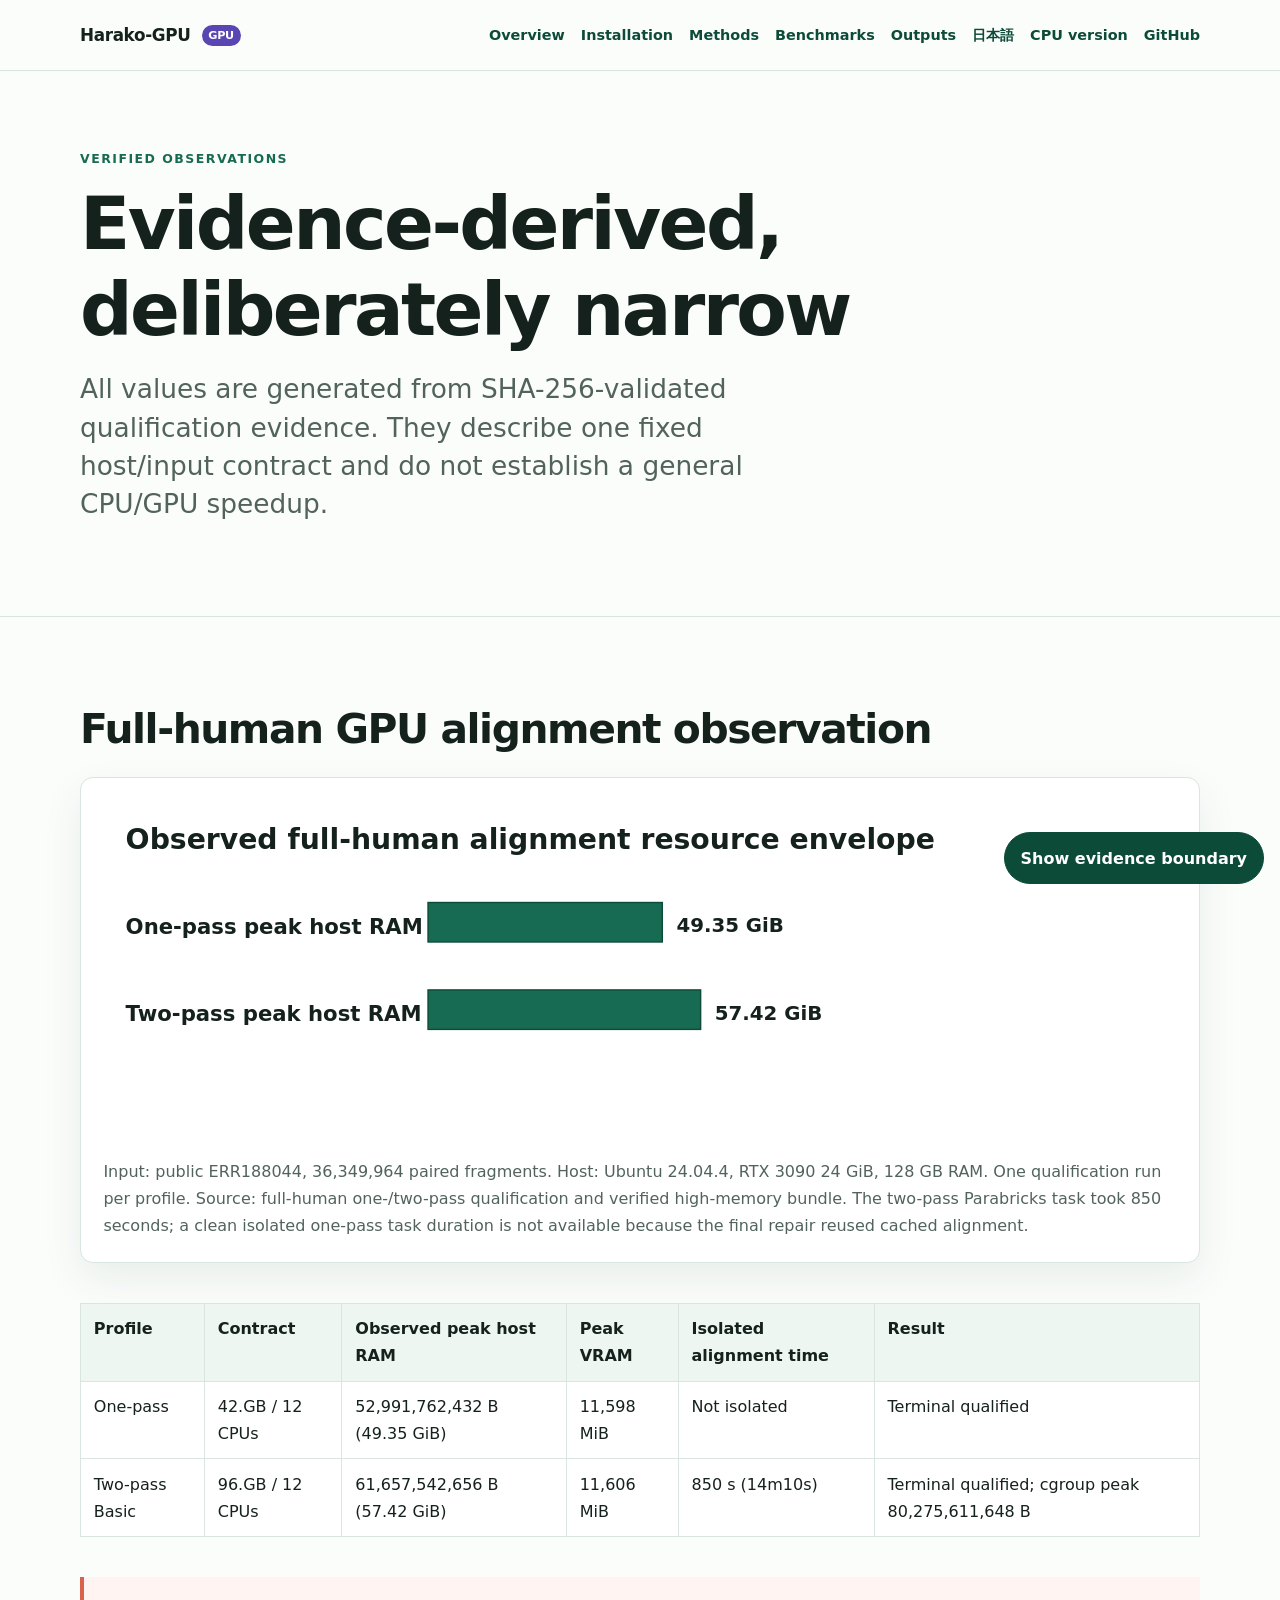
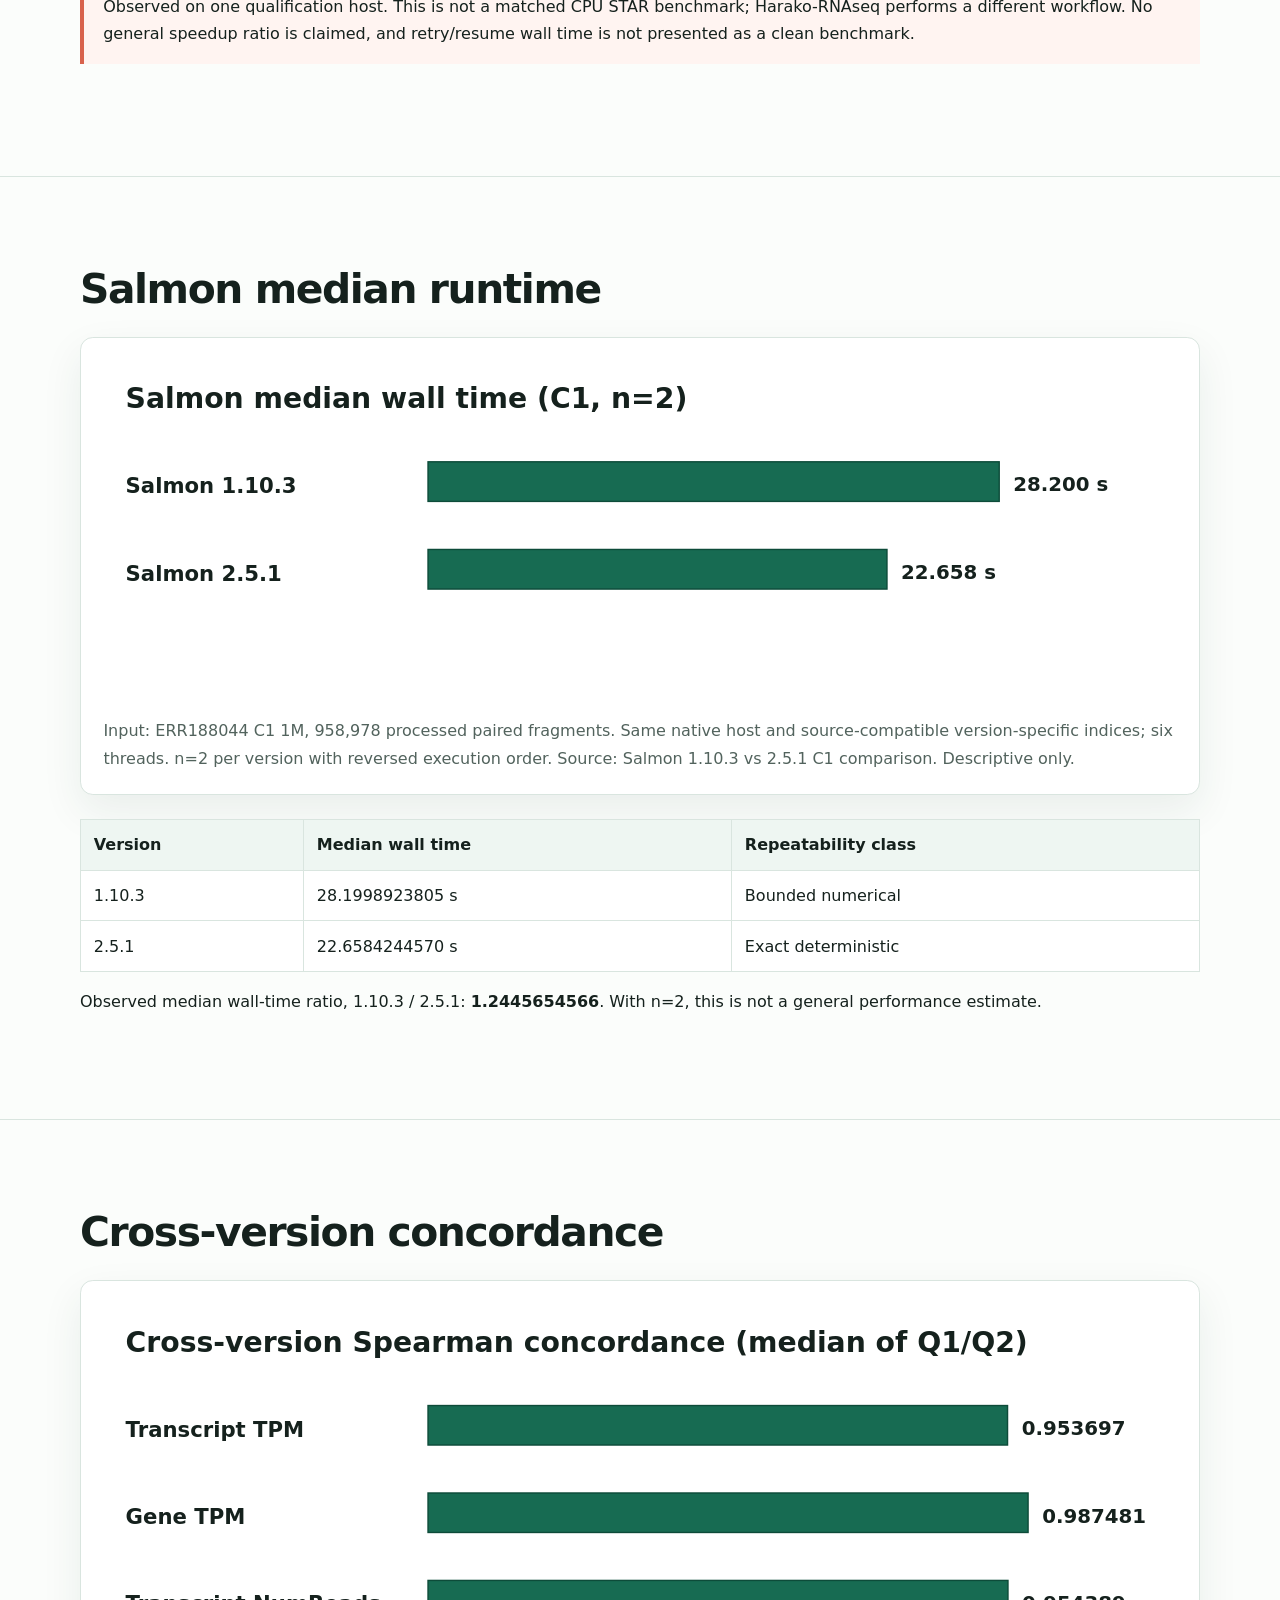
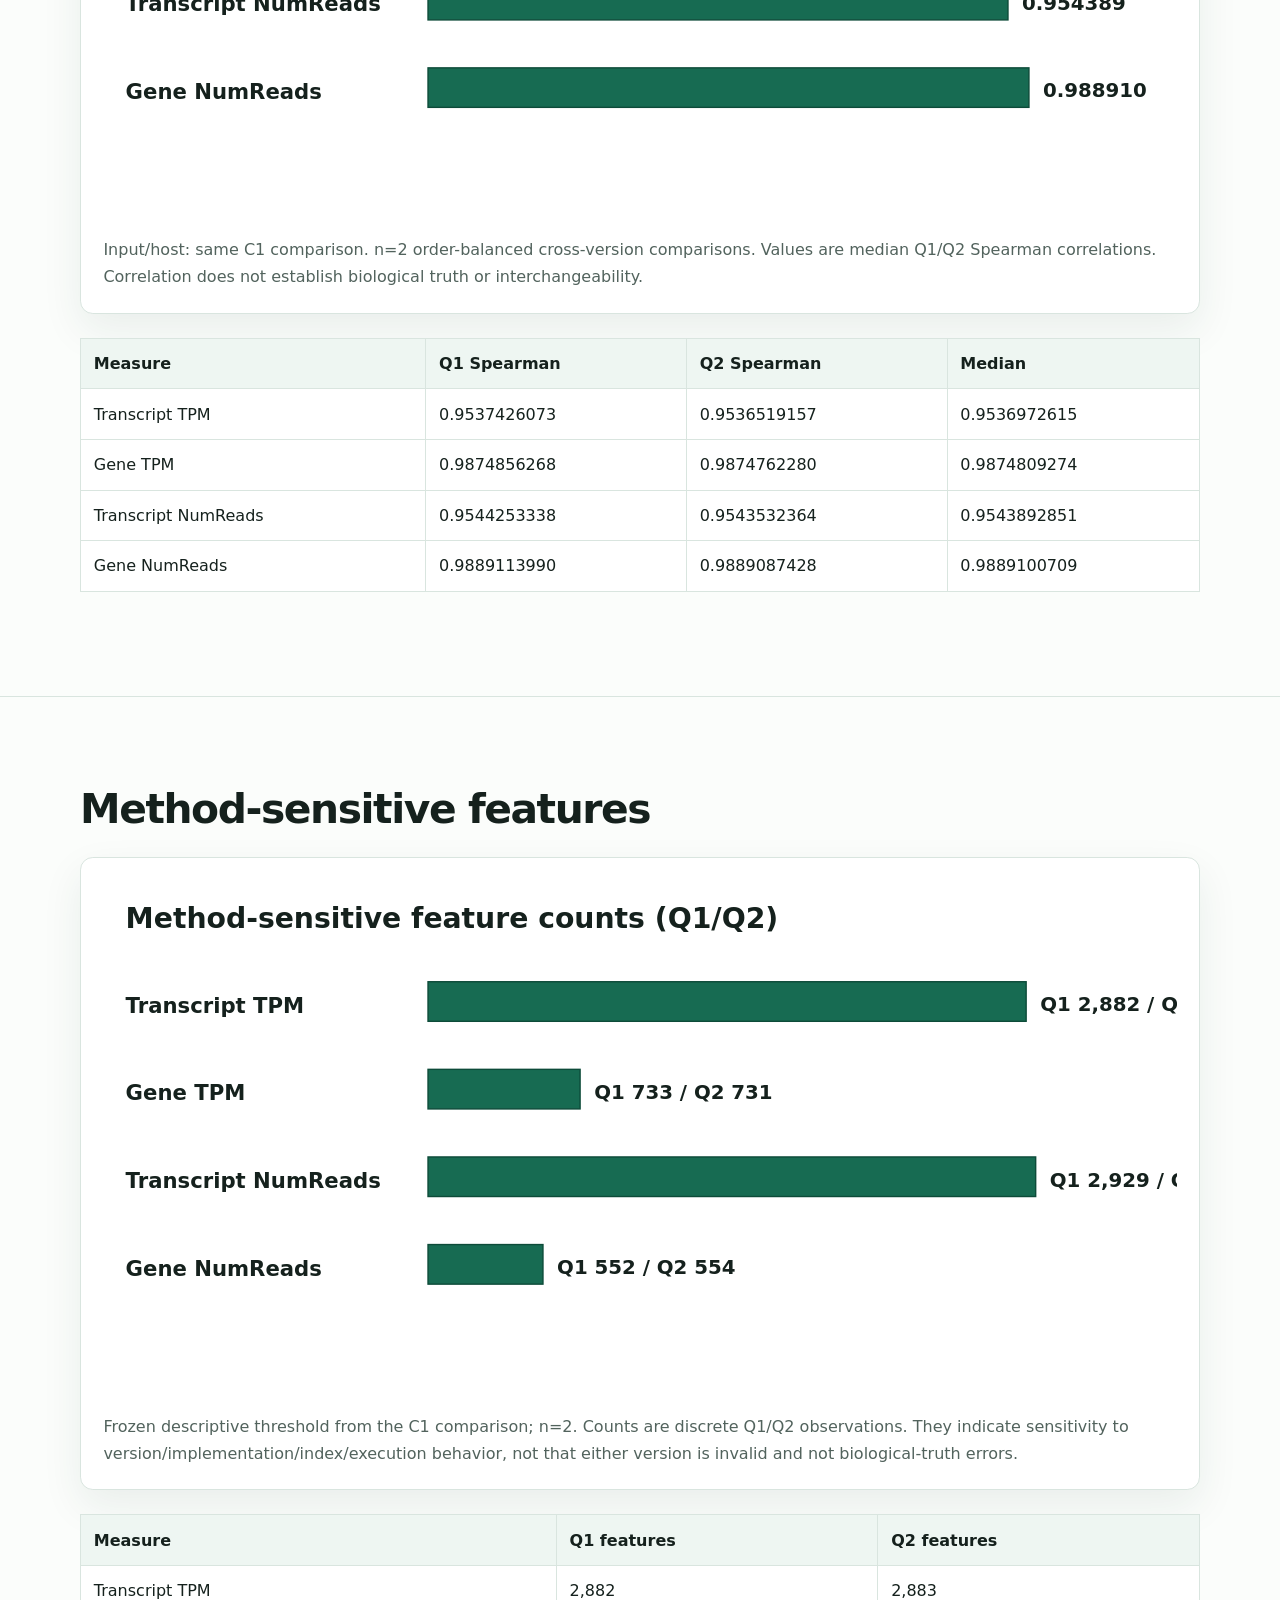
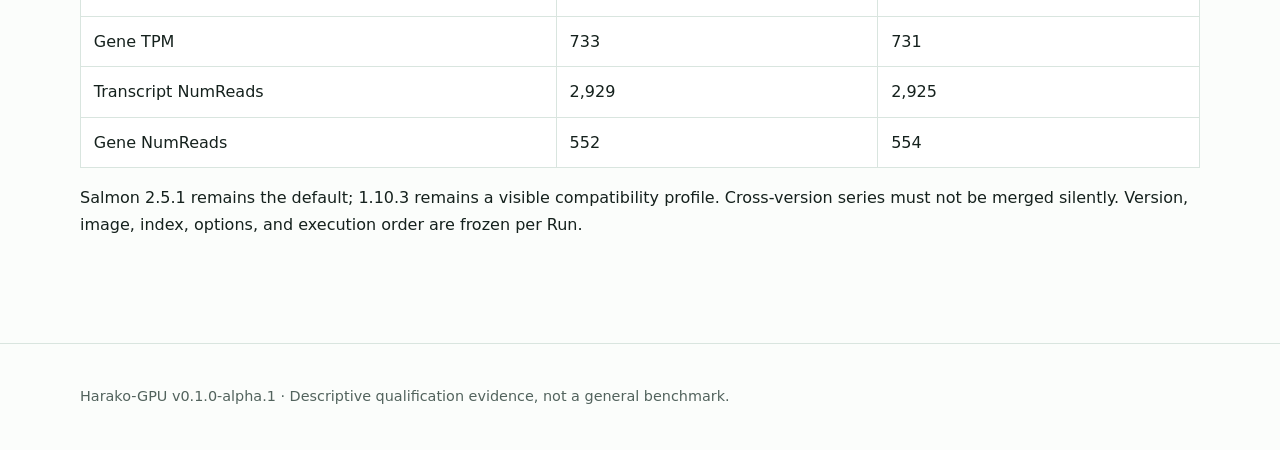
==== site/benchmarks/index.html @ e533c686 "feat: publish Harako-GPU v0.1.0-alpha.1" ====
<!doctype html><html lang="en"><head><meta charset="utf-8"><meta name="viewport" content="width=device-width,initial-scale=1"><title>Evidence-derived benchmarks | Harako-GPU</title><meta name="description" content="Evidence-derived Harako-GPU observations for full-human Parabricks resources and C1 Salmon 1.10.3 versus 2.5.1 timing, concordance, repeatability, and method sensitivity."><link rel="canonical" href="https://do-shima.github.io/Harako-GPU/benchmarks/"><link rel="alternate" hreflang="en" href="https://do-shima.github.io/Harako-GPU/benchmarks/"><link rel="alternate" hreflang="ja" href="https://do-shima.github.io/Harako-GPU/ja/benchmarks/"><link rel="alternate" hreflang="x-default" href="https://do-shima.github.io/Harako-GPU/benchmarks/"><link rel="stylesheet" href="../assets/site.css"><script src="../assets/ai-consult.js" defer></script></head>
<body><a class="skip-link" href="#main">Skip to content</a><header class="site-header"><nav class="nav"><a class="brand" href="../">Harako-GPU <span class="gpu-badge">GPU</span></a><div class="nav-links"><a href="../">Overview</a><a href="../installation/">Installation</a><a href="../methods/">Methods</a><a aria-current="page" href="./">Benchmarks</a><a href="../outputs/">Outputs</a><a href="../ja/benchmarks/" lang="ja">日本語</a><a href="https://do-shima.github.io/harako-rnaseq/">CPU version</a><a href="https://github.com/do-shima/Harako-GPU">GitHub</a></div></nav></header><main id="main"><section class="container hero page-hero"><div><p class="eyebrow">Verified observations</p><h1>Evidence-derived, deliberately narrow</h1><p class="subtitle">All values are generated from SHA-256-validated qualification evidence. They describe one fixed host/input contract and do not establish a general CPU/GPU speedup.</p></div></section>
<section class="section"><div class="container"><h2>Full-human GPU alignment observation</h2><figure class="figure-card"><img src="../assets/charts/gpu-alignment-observed.svg" alt="Bar chart: one-pass peak host RAM 49.35 GiB and two-pass peak host RAM 57.42 GiB."><figcaption>Input: public ERR188044, 36,349,964 paired fragments. Host: Ubuntu 24.04.4, RTX 3090 24 GiB, 128 GB RAM. One qualification run per profile. Source: full-human one-/two-pass qualification and verified high-memory bundle. The two-pass Parabricks task took 850 seconds; a clean isolated one-pass task duration is not available because the final repair reused cached alignment.</figcaption></figure><div class="table-scroll"><table><thead><tr><th>Profile</th><th>Contract</th><th>Observed peak host RAM</th><th>Peak VRAM</th><th>Isolated alignment time</th><th>Result</th></tr></thead><tbody><tr><td>One-pass</td><td>42.GB / 12 CPUs</td><td>52,991,762,432 B (49.35 GiB)</td><td>11,598 MiB</td><td>Not isolated</td><td>Terminal qualified</td></tr><tr><td>Two-pass Basic</td><td>96.GB / 12 CPUs</td><td>61,657,542,656 B (57.42 GiB)</td><td>11,606 MiB</td><td>850 s (14m10s)</td><td>Terminal qualified; cgroup peak 80,275,611,648 B</td></tr></tbody></table></div><p class="notice">Observed on one qualification host. This is not a matched CPU STAR benchmark; Harako-RNAseq performs a different workflow. No general speedup ratio is claimed, and retry/resume wall time is not presented as a clean benchmark.</p></div></section>
<section class="section"><div class="container"><h2>Salmon median runtime</h2><figure class="figure-card"><img src="../assets/charts/salmon-runtime.svg" alt="Bar chart: Salmon 1.10.3 median 28.200 seconds and Salmon 2.5.1 median 22.658 seconds."><figcaption>Input: ERR188044 C1 1M, 958,978 processed paired fragments. Same native host and source-compatible version-specific indices; six threads. n=2 per version with reversed execution order. Source: Salmon 1.10.3 vs 2.5.1 C1 comparison. Descriptive only.</figcaption></figure><table><thead><tr><th>Version</th><th>Median wall time</th><th>Repeatability class</th></tr></thead><tbody><tr><td>1.10.3</td><td>28.1998923805 s</td><td>Bounded numerical</td></tr><tr><td>2.5.1</td><td>22.6584244570 s</td><td>Exact deterministic</td></tr></tbody></table><p>Observed median wall-time ratio, 1.10.3 / 2.5.1: <strong>1.2445654566</strong>. With n=2, this is not a general performance estimate.</p></div></section>
<section class="section"><div class="container"><h2>Cross-version concordance</h2><figure class="figure-card"><img src="../assets/charts/salmon-concordance.svg" alt="Bar chart of median cross-version Spearman correlations: transcript TPM 0.953697, gene TPM 0.987481, transcript estimated counts 0.954389, gene estimated counts 0.988910."><figcaption>Input/host: same C1 comparison. n=2 order-balanced cross-version comparisons. Values are median Q1/Q2 Spearman correlations. Correlation does not establish biological truth or interchangeability.</figcaption></figure><table><thead><tr><th>Measure</th><th>Q1 Spearman</th><th>Q2 Spearman</th><th>Median</th></tr></thead><tbody><tr><td>Transcript TPM</td><td>0.9537426073</td><td>0.9536519157</td><td>0.9536972615</td></tr><tr><td>Gene TPM</td><td>0.9874856268</td><td>0.9874762280</td><td>0.9874809274</td></tr><tr><td>Transcript NumReads</td><td>0.9544253338</td><td>0.9543532364</td><td>0.9543892851</td></tr><tr><td>Gene NumReads</td><td>0.9889113990</td><td>0.9889087428</td><td>0.9889100709</td></tr></tbody></table></div></section>
<section class="section"><div class="container"><h2>Method-sensitive features</h2><figure class="figure-card"><img src="../assets/charts/method-sensitive-features.svg" alt="Bar chart labels show Q1 and Q2 method-sensitive feature counts: transcript TPM 2,882 and 2,883; gene TPM 733 and 731; transcript estimated counts 2,929 and 2,925; gene estimated counts 552 and 554."><figcaption>Frozen descriptive threshold from the C1 comparison; n=2. Counts are discrete Q1/Q2 observations. They indicate sensitivity to version/implementation/index/execution behavior, not that either version is invalid and not biological-truth errors.</figcaption></figure><table><thead><tr><th>Measure</th><th>Q1 features</th><th>Q2 features</th></tr></thead><tbody><tr><td>Transcript TPM</td><td>2,882</td><td>2,883</td></tr><tr><td>Gene TPM</td><td>733</td><td>731</td></tr><tr><td>Transcript NumReads</td><td>2,929</td><td>2,925</td></tr><tr><td>Gene NumReads</td><td>552</td><td>554</td></tr></tbody></table><p>Salmon 2.5.1 remains the default; 1.10.3 remains a visible compatibility profile. Cross-version series must not be merged silently. Version, image, index, options, and execution order are frozen per Run.</p><div class="notice evidence-note" data-evidence-note tabindex="-1" hidden>Machine-readable values and redacted source identities are available in <a href="../assets/data/public-benchmark-summary.json">public-benchmark-summary.json</a> and <a href="../assets/data/evidence-source-map.json">evidence-source-map.json</a>.</div></div></section></main><footer class="site-footer"><div class="container"><p>Harako-GPU v0.1.0-alpha.1 · Descriptive qualification evidence, not a general benchmark.</p></div></footer></body></html>
---- site/assets/site.css ----
:root{color-scheme:light;--ink:#15211d;--muted:#52635d;--paper:#fbfdfb;--panel:#fff;--green:#176b52;--green-dark:#0d4b39;--mint:#dff3ea;--salmon:#d8624c;--gpu:#5946b2;--line:#d9e5df;--shadow:0 16px 40px rgba(20,63,49,.08)}
*{box-sizing:border-box}html{scroll-behavior:smooth}body{margin:0;color:var(--ink);background:var(--paper);font-family:system-ui,-apple-system,BlinkMacSystemFont,"Segoe UI",sans-serif;font-size:1rem;line-height:1.7}a{color:var(--green-dark);text-decoration-thickness:.1em;text-underline-offset:.18em}a:hover{color:var(--salmon)}.skip-link{position:absolute;top:-5rem;left:1rem;z-index:10;padding:.7rem 1rem;color:#fff;background:var(--green-dark)}.skip-link:focus{top:1rem}.site-header{border-bottom:1px solid var(--line);background:rgba(251,253,251,.97)}.nav,.container{width:min(1120px,calc(100% - 2rem));margin-inline:auto}.nav{display:flex;align-items:center;justify-content:space-between;gap:1.5rem;min-height:4.4rem}.brand{color:var(--ink);font-size:1.05rem;font-weight:800;letter-spacing:-.02em;text-decoration:none;white-space:nowrap}.gpu-badge{display:inline-block;margin-left:.35rem;padding:.08rem .42rem;border-radius:999px;color:#fff;background:var(--gpu);font-size:.7rem;vertical-align:.12rem}.nav-links{display:flex;flex-wrap:wrap;justify-content:flex-end;gap:.35rem 1rem}.nav-links a{font-size:.9rem;font-weight:650;text-decoration:none}.hero{display:grid;grid-template-columns:minmax(0,1.45fr) minmax(240px,.55fr);align-items:center;gap:3rem;padding-block:clamp(3.5rem,8vw,7rem)}.page-hero{grid-template-columns:1fr;padding-block:clamp(2.7rem,6vw,5rem)}.eyebrow{margin:0 0 .7rem;color:var(--green);font-size:.78rem;font-weight:800;letter-spacing:.12em;text-transform:uppercase}h1,h2,h3{line-height:1.18;letter-spacing:-.035em}h1{max-width:16ch;margin:0;font-size:clamp(2.8rem,7vw,5.7rem)}.page-hero h1{font-size:clamp(2.45rem,6vw,4.6rem)}h2{margin:0 0 1rem;font-size:clamp(1.75rem,4vw,2.55rem)}h3{margin:0 0 .45rem;font-size:1.2rem}.subtitle{max-width:760px;margin:1rem 0;color:var(--muted);font-size:clamp(1.2rem,2.7vw,1.65rem);line-height:1.45}.lede,.section-intro{max-width:780px;color:var(--muted);font-size:1.06rem}.hero-logo{display:block;width:min(100%,330px);height:auto;margin-inline:auto;filter:drop-shadow(0 16px 18px rgba(20,63,49,.12))}.actions,.status{display:flex;flex-wrap:wrap;gap:.8rem;margin-top:1.4rem}.button{display:inline-block;padding:.72rem 1rem;border:1px solid var(--green-dark);border-radius:.55rem;font-weight:750;text-decoration:none}.button.primary{color:#fff;background:var(--green-dark)}.button:hover{border-color:var(--salmon)}.button.primary:hover{color:#fff;background:var(--salmon)}.pill{padding:.25rem .65rem;border-radius:999px;color:var(--green-dark);background:var(--mint);font-size:.84rem;font-weight:750}.pill.warning{color:#6d2d20;background:#fff0eb}.section{padding-block:clamp(3rem,7vw,5.5rem);border-top:1px solid var(--line)}.grid{display:grid;grid-template-columns:repeat(3,minmax(0,1fr));gap:1rem}.grid.two{grid-template-columns:repeat(2,minmax(0,1fr))}.card,.figure-card{padding:1.4rem;border:1px solid var(--line);border-radius:.8rem;background:var(--panel);box-shadow:var(--shadow)}.card p,.card ul{color:var(--muted)}.flow{display:grid;grid-template-columns:repeat(5,minmax(0,1fr));gap:.75rem;padding:0;list-style:none}.flow li{position:relative;padding:1.1rem;border:1px solid var(--line);border-radius:.7rem;background:var(--panel)}.flow li:not(:last-child)::after{position:absolute;top:50%;right:-.7rem;z-index:1;content:"→";color:var(--salmon);font-weight:900}.notice{margin-block:1.5rem;padding:1rem 1.2rem;border-left:4px solid var(--salmon);background:#fff4f1}.qualified{border-left-color:var(--green);background:#edf8f3}.figure-card{margin:1.5rem 0}.figure-card img{display:block;width:100%;height:auto}.figure-card figcaption{margin-top:.8rem;color:var(--muted)}.table-scroll{overflow-x:auto}table{width:100%;border-collapse:collapse;margin:1rem 0;background:var(--panel)}th,td{padding:.7rem .8rem;border:1px solid var(--line);text-align:left;vertical-align:top}th{background:#eef6f2}code{padding:.12rem .3rem;border-radius:.25rem;background:#edf3f0;font-size:.92em}pre{overflow-x:auto;padding:1rem 1.15rem;border-radius:.65rem;color:#eaf7f1;background:#12251e;line-height:1.55}pre code{padding:0;color:inherit;background:transparent}.site-footer{padding-block:2.3rem;border-top:1px solid var(--line);color:var(--muted);font-size:.9rem}.site-footer p{margin:.25rem 0}.evidence-toggle{position:fixed;right:1rem;bottom:1rem;z-index:20;min-height:44px;padding:.7rem 1rem;border:1px solid var(--green-dark);border-radius:999px;color:#fff;background:var(--green-dark);font:inherit;font-weight:750;cursor:pointer}.evidence-toggle:focus-visible,.nav a:focus-visible,.button:focus-visible{outline:3px solid var(--salmon);outline-offset:3px}.evidence-note[hidden]{display:none}
@media(max-width:900px){.flow{grid-template-columns:repeat(2,minmax(0,1fr))}.grid{grid-template-columns:repeat(2,minmax(0,1fr))}}@media(max-width:760px){.nav{align-items:flex-start;flex-direction:column;padding-block:1rem}.nav-links{justify-content:flex-start}.hero{grid-template-columns:1fr}.hero-logo{width:min(70vw,280px)}.grid,.grid.two,.flow{grid-template-columns:1fr}.flow li:not(:last-child)::after{top:auto;right:50%;bottom:-1.15rem;transform:rotate(90deg)}}
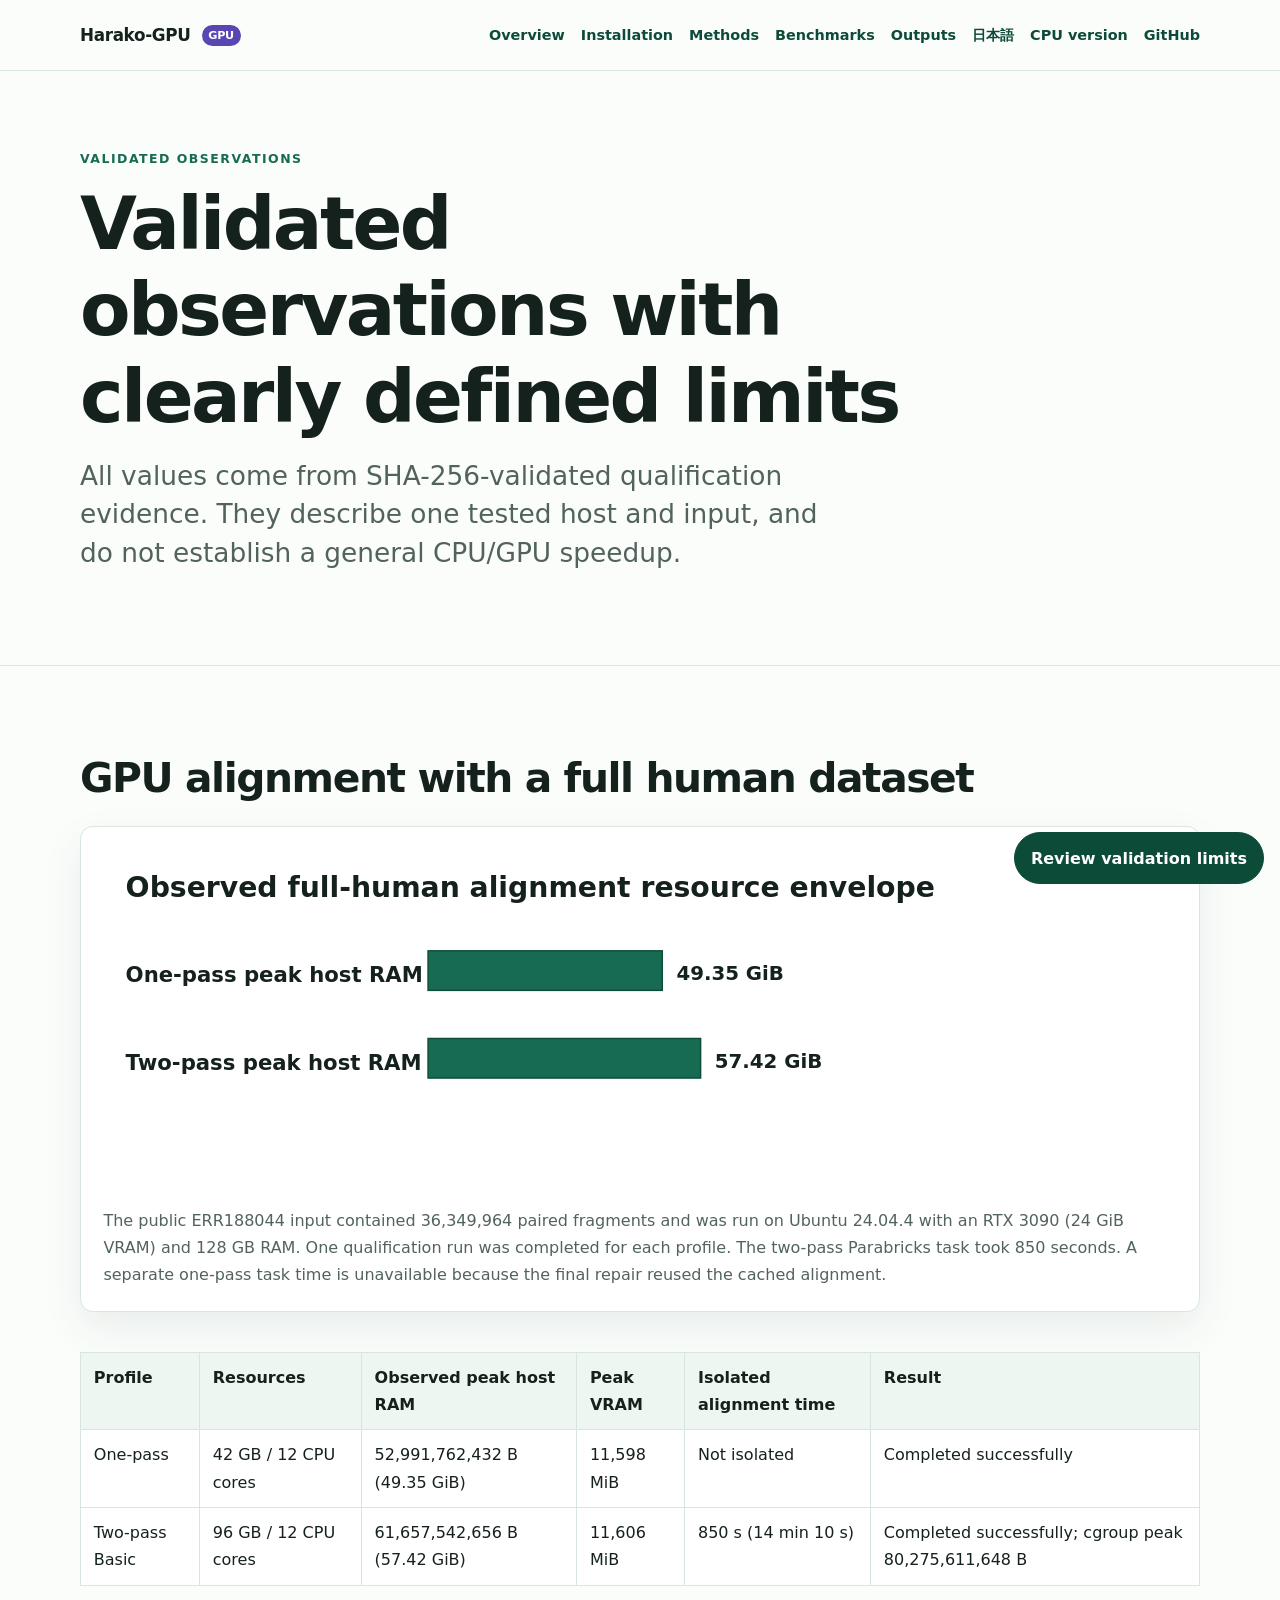
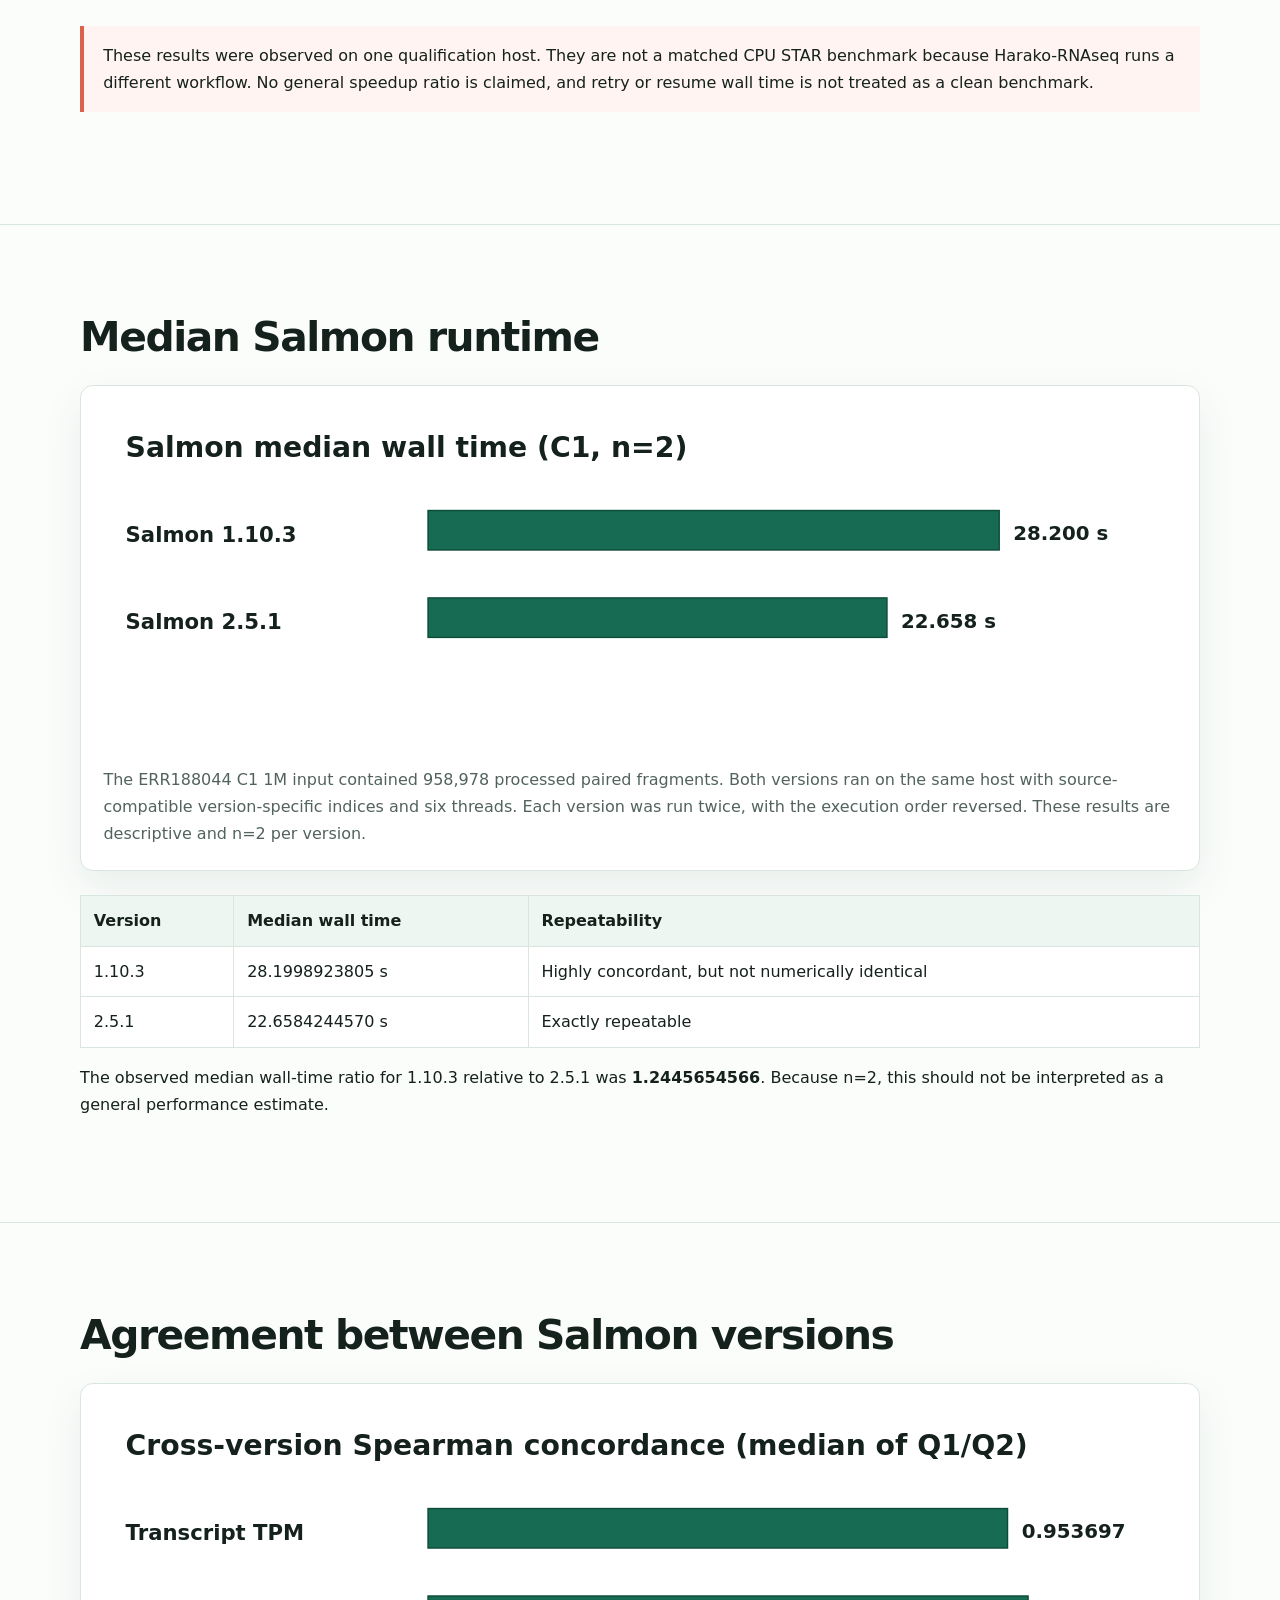
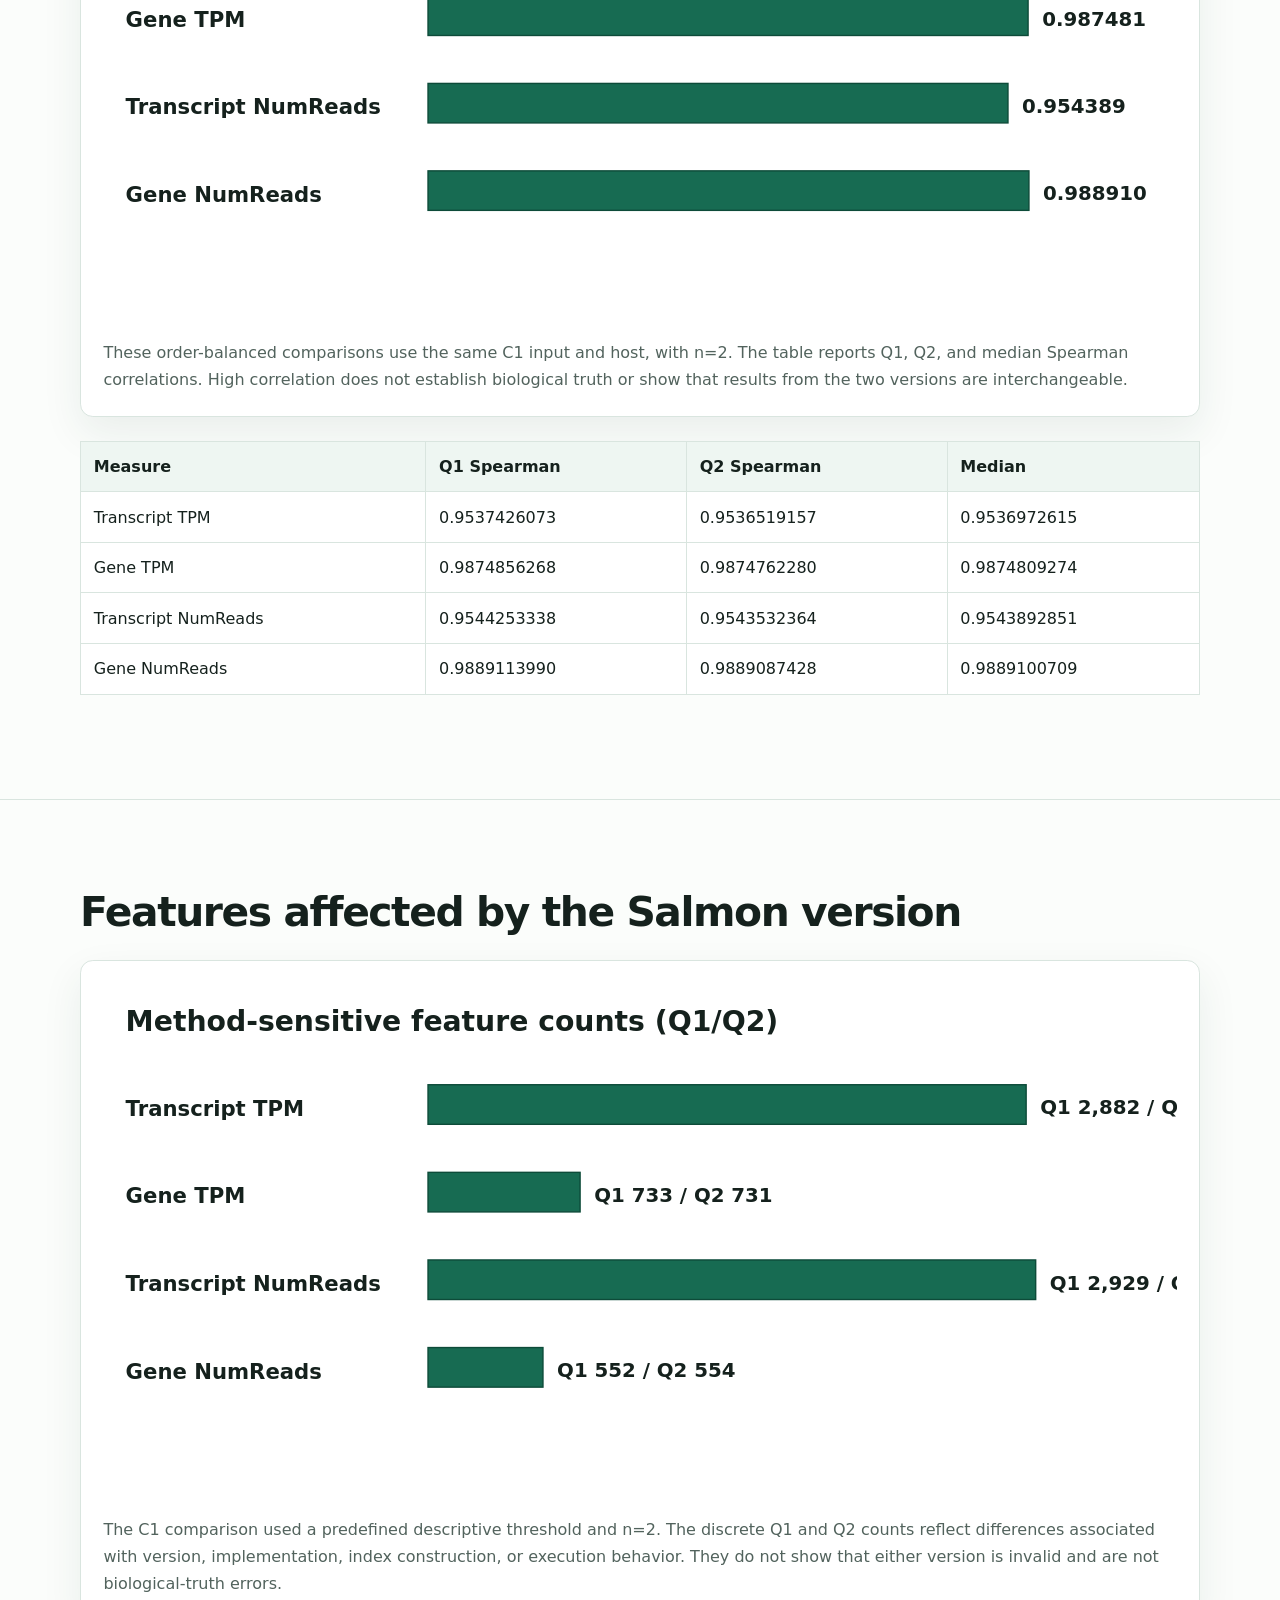
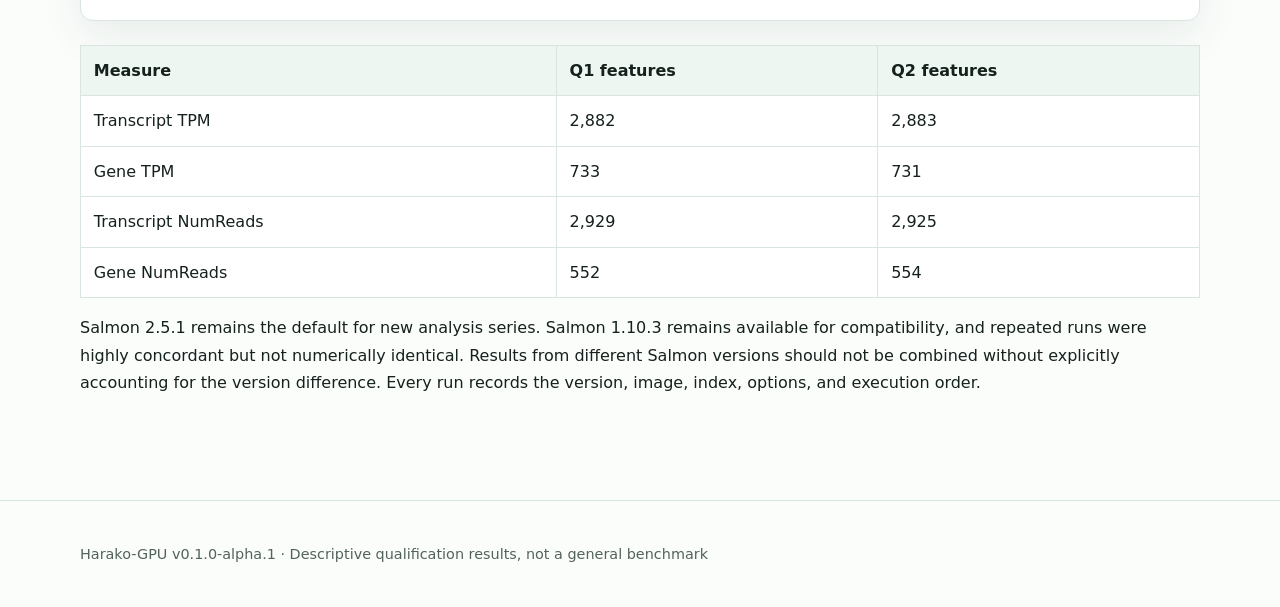
==== commit 57e31719: "docs: polish Japanese and English site copy" ====
--- a/site/benchmarks/index.html
+++ b/site/benchmarks/index.html
@@ -1,6 +1,6 @@
-<!doctype html><html lang="en"><head><meta charset="utf-8"><meta name="viewport" content="width=device-width,initial-scale=1"><title>Evidence-derived benchmarks | Harako-GPU</title><meta name="description" content="Evidence-derived Harako-GPU observations for full-human Parabricks resources and C1 Salmon 1.10.3 versus 2.5.1 timing, concordance, repeatability, and method sensitivity."><link rel="canonical" href="https://do-shima.github.io/Harako-GPU/benchmarks/"><link rel="alternate" hreflang="en" href="https://do-shima.github.io/Harako-GPU/benchmarks/"><link rel="alternate" hreflang="ja" href="https://do-shima.github.io/Harako-GPU/ja/benchmarks/"><link rel="alternate" hreflang="x-default" href="https://do-shima.github.io/Harako-GPU/benchmarks/"><link rel="stylesheet" href="../assets/site.css"><script src="../assets/ai-consult.js" defer></script></head>
-<body><a class="skip-link" href="#main">Skip to content</a><header class="site-header"><nav class="nav"><a class="brand" href="../">Harako-GPU <span class="gpu-badge">GPU</span></a><div class="nav-links"><a href="../">Overview</a><a href="../installation/">Installation</a><a href="../methods/">Methods</a><a aria-current="page" href="./">Benchmarks</a><a href="../outputs/">Outputs</a><a href="../ja/benchmarks/" lang="ja">日本語</a><a href="https://do-shima.github.io/harako-rnaseq/">CPU version</a><a href="https://github.com/do-shima/Harako-GPU">GitHub</a></div></nav></header><main id="main"><section class="container hero page-hero"><div><p class="eyebrow">Verified observations</p><h1>Evidence-derived, deliberately narrow</h1><p class="subtitle">All values are generated from SHA-256-validated qualification evidence. They describe one fixed host/input contract and do not establish a general CPU/GPU speedup.</p></div></section>
-<section class="section"><div class="container"><h2>Full-human GPU alignment observation</h2><figure class="figure-card"><img src="../assets/charts/gpu-alignment-observed.svg" alt="Bar chart: one-pass peak host RAM 49.35 GiB and two-pass peak host RAM 57.42 GiB."><figcaption>Input: public ERR188044, 36,349,964 paired fragments. Host: Ubuntu 24.04.4, RTX 3090 24 GiB, 128 GB RAM. One qualification run per profile. Source: full-human one-/two-pass qualification and verified high-memory bundle. The two-pass Parabricks task took 850 seconds; a clean isolated one-pass task duration is not available because the final repair reused cached alignment.</figcaption></figure><div class="table-scroll"><table><thead><tr><th>Profile</th><th>Contract</th><th>Observed peak host RAM</th><th>Peak VRAM</th><th>Isolated alignment time</th><th>Result</th></tr></thead><tbody><tr><td>One-pass</td><td>42.GB / 12 CPUs</td><td>52,991,762,432 B (49.35 GiB)</td><td>11,598 MiB</td><td>Not isolated</td><td>Terminal qualified</td></tr><tr><td>Two-pass Basic</td><td>96.GB / 12 CPUs</td><td>61,657,542,656 B (57.42 GiB)</td><td>11,606 MiB</td><td>850 s (14m10s)</td><td>Terminal qualified; cgroup peak 80,275,611,648 B</td></tr></tbody></table></div><p class="notice">Observed on one qualification host. This is not a matched CPU STAR benchmark; Harako-RNAseq performs a different workflow. No general speedup ratio is claimed, and retry/resume wall time is not presented as a clean benchmark.</p></div></section>
-<section class="section"><div class="container"><h2>Salmon median runtime</h2><figure class="figure-card"><img src="../assets/charts/salmon-runtime.svg" alt="Bar chart: Salmon 1.10.3 median 28.200 seconds and Salmon 2.5.1 median 22.658 seconds."><figcaption>Input: ERR188044 C1 1M, 958,978 processed paired fragments. Same native host and source-compatible version-specific indices; six threads. n=2 per version with reversed execution order. Source: Salmon 1.10.3 vs 2.5.1 C1 comparison. Descriptive only.</figcaption></figure><table><thead><tr><th>Version</th><th>Median wall time</th><th>Repeatability class</th></tr></thead><tbody><tr><td>1.10.3</td><td>28.1998923805 s</td><td>Bounded numerical</td></tr><tr><td>2.5.1</td><td>22.6584244570 s</td><td>Exact deterministic</td></tr></tbody></table><p>Observed median wall-time ratio, 1.10.3 / 2.5.1: <strong>1.2445654566</strong>. With n=2, this is not a general performance estimate.</p></div></section>
-<section class="section"><div class="container"><h2>Cross-version concordance</h2><figure class="figure-card"><img src="../assets/charts/salmon-concordance.svg" alt="Bar chart of median cross-version Spearman correlations: transcript TPM 0.953697, gene TPM 0.987481, transcript estimated counts 0.954389, gene estimated counts 0.988910."><figcaption>Input/host: same C1 comparison. n=2 order-balanced cross-version comparisons. Values are median Q1/Q2 Spearman correlations. Correlation does not establish biological truth or interchangeability.</figcaption></figure><table><thead><tr><th>Measure</th><th>Q1 Spearman</th><th>Q2 Spearman</th><th>Median</th></tr></thead><tbody><tr><td>Transcript TPM</td><td>0.9537426073</td><td>0.9536519157</td><td>0.9536972615</td></tr><tr><td>Gene TPM</td><td>0.9874856268</td><td>0.9874762280</td><td>0.9874809274</td></tr><tr><td>Transcript NumReads</td><td>0.9544253338</td><td>0.9543532364</td><td>0.9543892851</td></tr><tr><td>Gene NumReads</td><td>0.9889113990</td><td>0.9889087428</td><td>0.9889100709</td></tr></tbody></table></div></section>
-<section class="section"><div class="container"><h2>Method-sensitive features</h2><figure class="figure-card"><img src="../assets/charts/method-sensitive-features.svg" alt="Bar chart labels show Q1 and Q2 method-sensitive feature counts: transcript TPM 2,882 and 2,883; gene TPM 733 and 731; transcript estimated counts 2,929 and 2,925; gene estimated counts 552 and 554."><figcaption>Frozen descriptive threshold from the C1 comparison; n=2. Counts are discrete Q1/Q2 observations. They indicate sensitivity to version/implementation/index/execution behavior, not that either version is invalid and not biological-truth errors.</figcaption></figure><table><thead><tr><th>Measure</th><th>Q1 features</th><th>Q2 features</th></tr></thead><tbody><tr><td>Transcript TPM</td><td>2,882</td><td>2,883</td></tr><tr><td>Gene TPM</td><td>733</td><td>731</td></tr><tr><td>Transcript NumReads</td><td>2,929</td><td>2,925</td></tr><tr><td>Gene NumReads</td><td>552</td><td>554</td></tr></tbody></table><p>Salmon 2.5.1 remains the default; 1.10.3 remains a visible compatibility profile. Cross-version series must not be merged silently. Version, image, index, options, and execution order are frozen per Run.</p><div class="notice evidence-note" data-evidence-note tabindex="-1" hidden>Machine-readable values and redacted source identities are available in <a href="../assets/data/public-benchmark-summary.json">public-benchmark-summary.json</a> and <a href="../assets/data/evidence-source-map.json">evidence-source-map.json</a>.</div></div></section></main><footer class="site-footer"><div class="container"><p>Harako-GPU v0.1.0-alpha.1 · Descriptive qualification evidence, not a general benchmark.</p></div></footer></body></html>
+<!doctype html><html lang="en"><head><meta charset="utf-8"><meta name="viewport" content="width=device-width,initial-scale=1"><title>Validated performance observations | Harako-GPU</title><meta name="description" content="Review the limits of Harako-GPU full-human Parabricks resource observations and the C1 comparison of Salmon 1.10.3 and 2.5.1 timing, concordance, and repeatability."><link rel="canonical" href="https://do-shima.github.io/Harako-GPU/benchmarks/"><link rel="alternate" hreflang="en" href="https://do-shima.github.io/Harako-GPU/benchmarks/"><link rel="alternate" hreflang="ja" href="https://do-shima.github.io/Harako-GPU/ja/benchmarks/"><link rel="alternate" hreflang="x-default" href="https://do-shima.github.io/Harako-GPU/benchmarks/"><link rel="stylesheet" href="../assets/site.css"><script src="../assets/ai-consult.js" defer></script></head>
+<body><a class="skip-link" href="#main">Skip to content</a><header class="site-header"><nav class="nav"><a class="brand" href="../">Harako-GPU <span class="gpu-badge">GPU</span></a><div class="nav-links"><a href="../">Overview</a><a href="../installation/">Installation</a><a href="../methods/">Methods</a><a aria-current="page" href="./">Benchmarks</a><a href="../outputs/">Outputs</a><a href="../ja/benchmarks/" lang="ja">日本語</a><a href="https://do-shima.github.io/harako-rnaseq/">CPU version</a><a href="https://github.com/do-shima/Harako-GPU">GitHub</a></div></nav></header><main id="main"><section class="container hero page-hero"><div><p class="eyebrow">Validated observations</p><h1>Validated observations with clearly defined limits</h1><p class="subtitle">All values come from SHA-256-validated qualification evidence. They describe one tested host and input, and do not establish a general CPU/GPU speedup.</p></div></section>
+<section class="section"><div class="container"><h2>GPU alignment with a full human dataset</h2><figure class="figure-card"><img src="../assets/charts/gpu-alignment-observed.svg" alt="Observed peak host RAM was 49.35 GiB for one-pass alignment and 57.42 GiB for two-pass alignment."><figcaption>The public ERR188044 input contained 36,349,964 paired fragments and was run on Ubuntu 24.04.4 with an RTX 3090 (24 GiB VRAM) and 128 GB RAM. One qualification run was completed for each profile. The two-pass Parabricks task took 850 seconds. A separate one-pass task time is unavailable because the final repair reused the cached alignment.</figcaption></figure><div class="table-scroll"><table><thead><tr><th>Profile</th><th>Resources</th><th>Observed peak host RAM</th><th>Peak VRAM</th><th>Isolated alignment time</th><th>Result</th></tr></thead><tbody><tr><td>One-pass</td><td>42 GB / 12 CPU cores</td><td>52,991,762,432 B (49.35 GiB)</td><td>11,598 MiB</td><td>Not isolated</td><td>Completed successfully</td></tr><tr><td>Two-pass Basic</td><td>96 GB / 12 CPU cores</td><td>61,657,542,656 B (57.42 GiB)</td><td>11,606 MiB</td><td>850 s (14 min 10 s)</td><td>Completed successfully; cgroup peak 80,275,611,648 B</td></tr></tbody></table></div><p class="notice">These results were observed on one qualification host. They are not a matched CPU STAR benchmark because Harako-RNAseq runs a different workflow. No general speedup ratio is claimed, and retry or resume wall time is not treated as a clean benchmark.</p></div></section>
+<section class="section"><div class="container"><h2>Median Salmon runtime</h2><figure class="figure-card"><img src="../assets/charts/salmon-runtime.svg" alt="Median wall time was 28.200 seconds for Salmon 1.10.3 and 22.658 seconds for Salmon 2.5.1."><figcaption>The ERR188044 C1 1M input contained 958,978 processed paired fragments. Both versions ran on the same host with source-compatible version-specific indices and six threads. Each version was run twice, with the execution order reversed. These results are descriptive and n=2 per version.</figcaption></figure><table><thead><tr><th>Version</th><th>Median wall time</th><th>Repeatability</th></tr></thead><tbody><tr><td>1.10.3</td><td>28.1998923805 s</td><td>Highly concordant, but not numerically identical</td></tr><tr><td>2.5.1</td><td>22.6584244570 s</td><td>Exactly repeatable</td></tr></tbody></table><p>The observed median wall-time ratio for 1.10.3 relative to 2.5.1 was <strong>1.2445654566</strong>. Because n=2, this should not be interpreted as a general performance estimate.</p></div></section>
+<section class="section"><div class="container"><h2>Agreement between Salmon versions</h2><figure class="figure-card"><img src="../assets/charts/salmon-concordance.svg" alt="Median cross-version Spearman correlations were 0.953697 for transcript TPM, 0.987481 for gene TPM, 0.954389 for transcript NumReads, and 0.988910 for gene NumReads."><figcaption>These order-balanced comparisons use the same C1 input and host, with n=2. The table reports Q1, Q2, and median Spearman correlations. High correlation does not establish biological truth or show that results from the two versions are interchangeable.</figcaption></figure><table><thead><tr><th>Measure</th><th>Q1 Spearman</th><th>Q2 Spearman</th><th>Median</th></tr></thead><tbody><tr><td>Transcript TPM</td><td>0.9537426073</td><td>0.9536519157</td><td>0.9536972615</td></tr><tr><td>Gene TPM</td><td>0.9874856268</td><td>0.9874762280</td><td>0.9874809274</td></tr><tr><td>Transcript NumReads</td><td>0.9544253338</td><td>0.9543532364</td><td>0.9543892851</td></tr><tr><td>Gene NumReads</td><td>0.9889113990</td><td>0.9889087428</td><td>0.9889100709</td></tr></tbody></table></div></section>
+<section class="section"><div class="container"><h2>Features affected by the Salmon version</h2><figure class="figure-card"><img src="../assets/charts/method-sensitive-features.svg" alt="Q1 and Q2 affected-feature counts were 2,882 and 2,883 for transcript TPM, 733 and 731 for gene TPM, 2,929 and 2,925 for transcript NumReads, and 552 and 554 for gene NumReads."><figcaption>The C1 comparison used a predefined descriptive threshold and n=2. The discrete Q1 and Q2 counts reflect differences associated with version, implementation, index construction, or execution behavior. They do not show that either version is invalid and are not biological-truth errors.</figcaption></figure><table><thead><tr><th>Measure</th><th>Q1 features</th><th>Q2 features</th></tr></thead><tbody><tr><td>Transcript TPM</td><td>2,882</td><td>2,883</td></tr><tr><td>Gene TPM</td><td>733</td><td>731</td></tr><tr><td>Transcript NumReads</td><td>2,929</td><td>2,925</td></tr><tr><td>Gene NumReads</td><td>552</td><td>554</td></tr></tbody></table><p>Salmon 2.5.1 remains the default for new analysis series. Salmon 1.10.3 remains available for compatibility, and repeated runs were highly concordant but not numerically identical. Results from different Salmon versions should not be combined without explicitly accounting for the version difference. Every run records the version, image, index, options, and execution order.</p><div class="notice evidence-note" data-evidence-note tabindex="-1" hidden>Machine-readable values and redacted source records are available in <a href="../assets/data/public-benchmark-summary.json">public-benchmark-summary.json</a> and <a href="../assets/data/evidence-source-map.json">evidence-source-map.json</a>.</div></div></section></main><footer class="site-footer"><div class="container"><p>Harako-GPU v0.1.0-alpha.1 · Descriptive qualification results, not a general benchmark</p></div></footer></body></html>
--- a/site/assets/site.css
+++ b/site/assets/site.css
@@ -1,3 +1,4 @@
 :root{color-scheme:light;--ink:#15211d;--muted:#52635d;--paper:#fbfdfb;--panel:#fff;--green:#176b52;--green-dark:#0d4b39;--mint:#dff3ea;--salmon:#d8624c;--gpu:#5946b2;--line:#d9e5df;--shadow:0 16px 40px rgba(20,63,49,.08)}
 *{box-sizing:border-box}html{scroll-behavior:smooth}body{margin:0;color:var(--ink);background:var(--paper);font-family:system-ui,-apple-system,BlinkMacSystemFont,"Segoe UI",sans-serif;font-size:1rem;line-height:1.7}a{color:var(--green-dark);text-decoration-thickness:.1em;text-underline-offset:.18em}a:hover{color:var(--salmon)}.skip-link{position:absolute;top:-5rem;left:1rem;z-index:10;padding:.7rem 1rem;color:#fff;background:var(--green-dark)}.skip-link:focus{top:1rem}.site-header{border-bottom:1px solid var(--line);background:rgba(251,253,251,.97)}.nav,.container{width:min(1120px,calc(100% - 2rem));margin-inline:auto}.nav{display:flex;align-items:center;justify-content:space-between;gap:1.5rem;min-height:4.4rem}.brand{color:var(--ink);font-size:1.05rem;font-weight:800;letter-spacing:-.02em;text-decoration:none;white-space:nowrap}.gpu-badge{display:inline-block;margin-left:.35rem;padding:.08rem .42rem;border-radius:999px;color:#fff;background:var(--gpu);font-size:.7rem;vertical-align:.12rem}.nav-links{display:flex;flex-wrap:wrap;justify-content:flex-end;gap:.35rem 1rem}.nav-links a{font-size:.9rem;font-weight:650;text-decoration:none}.hero{display:grid;grid-template-columns:minmax(0,1.45fr) minmax(240px,.55fr);align-items:center;gap:3rem;padding-block:clamp(3.5rem,8vw,7rem)}.page-hero{grid-template-columns:1fr;padding-block:clamp(2.7rem,6vw,5rem)}.eyebrow{margin:0 0 .7rem;color:var(--green);font-size:.78rem;font-weight:800;letter-spacing:.12em;text-transform:uppercase}h1,h2,h3{line-height:1.18;letter-spacing:-.035em}h1{max-width:16ch;margin:0;font-size:clamp(2.8rem,7vw,5.7rem)}.page-hero h1{font-size:clamp(2.45rem,6vw,4.6rem)}h2{margin:0 0 1rem;font-size:clamp(1.75rem,4vw,2.55rem)}h3{margin:0 0 .45rem;font-size:1.2rem}.subtitle{max-width:760px;margin:1rem 0;color:var(--muted);font-size:clamp(1.2rem,2.7vw,1.65rem);line-height:1.45}.lede,.section-intro{max-width:780px;color:var(--muted);font-size:1.06rem}.hero-logo{display:block;width:min(100%,330px);height:auto;margin-inline:auto;filter:drop-shadow(0 16px 18px rgba(20,63,49,.12))}.actions,.status{display:flex;flex-wrap:wrap;gap:.8rem;margin-top:1.4rem}.button{display:inline-block;padding:.72rem 1rem;border:1px solid var(--green-dark);border-radius:.55rem;font-weight:750;text-decoration:none}.button.primary{color:#fff;background:var(--green-dark)}.button:hover{border-color:var(--salmon)}.button.primary:hover{color:#fff;background:var(--salmon)}.pill{padding:.25rem .65rem;border-radius:999px;color:var(--green-dark);background:var(--mint);font-size:.84rem;font-weight:750}.pill.warning{color:#6d2d20;background:#fff0eb}.section{padding-block:clamp(3rem,7vw,5.5rem);border-top:1px solid var(--line)}.grid{display:grid;grid-template-columns:repeat(3,minmax(0,1fr));gap:1rem}.grid.two{grid-template-columns:repeat(2,minmax(0,1fr))}.card,.figure-card{padding:1.4rem;border:1px solid var(--line);border-radius:.8rem;background:var(--panel);box-shadow:var(--shadow)}.card p,.card ul{color:var(--muted)}.flow{display:grid;grid-template-columns:repeat(5,minmax(0,1fr));gap:.75rem;padding:0;list-style:none}.flow li{position:relative;padding:1.1rem;border:1px solid var(--line);border-radius:.7rem;background:var(--panel)}.flow li:not(:last-child)::after{position:absolute;top:50%;right:-.7rem;z-index:1;content:"→";color:var(--salmon);font-weight:900}.notice{margin-block:1.5rem;padding:1rem 1.2rem;border-left:4px solid var(--salmon);background:#fff4f1}.qualified{border-left-color:var(--green);background:#edf8f3}.figure-card{margin:1.5rem 0}.figure-card img{display:block;width:100%;height:auto}.figure-card figcaption{margin-top:.8rem;color:var(--muted)}.table-scroll{overflow-x:auto}table{width:100%;border-collapse:collapse;margin:1rem 0;background:var(--panel)}th,td{padding:.7rem .8rem;border:1px solid var(--line);text-align:left;vertical-align:top}th{background:#eef6f2}code{padding:.12rem .3rem;border-radius:.25rem;background:#edf3f0;font-size:.92em}pre{overflow-x:auto;padding:1rem 1.15rem;border-radius:.65rem;color:#eaf7f1;background:#12251e;line-height:1.55}pre code{padding:0;color:inherit;background:transparent}.site-footer{padding-block:2.3rem;border-top:1px solid var(--line);color:var(--muted);font-size:.9rem}.site-footer p{margin:.25rem 0}.evidence-toggle{position:fixed;right:1rem;bottom:1rem;z-index:20;min-height:44px;padding:.7rem 1rem;border:1px solid var(--green-dark);border-radius:999px;color:#fff;background:var(--green-dark);font:inherit;font-weight:750;cursor:pointer}.evidence-toggle:focus-visible,.nav a:focus-visible,.button:focus-visible{outline:3px solid var(--salmon);outline-offset:3px}.evidence-note[hidden]{display:none}
-@media(max-width:900px){.flow{grid-template-columns:repeat(2,minmax(0,1fr))}.grid{grid-template-columns:repeat(2,minmax(0,1fr))}}@media(max-width:760px){.nav{align-items:flex-start;flex-direction:column;padding-block:1rem}.nav-links{justify-content:flex-start}.hero{grid-template-columns:1fr}.hero-logo{width:min(70vw,280px)}.grid,.grid.two,.flow{grid-template-columns:1fr}.flow li:not(:last-child)::after{top:auto;right:50%;bottom:-1.15rem;transform:rotate(90deg)}}
+@media(max-width:900px){.flow{grid-template-columns:repeat(2,minmax(0,1fr))}.grid{grid-template-columns:repeat(2,minmax(0,1fr))}}@media(max-width:760px){.nav{align-items:flex-start;flex-direction:column;padding-block:1rem}.nav-links{justify-content:flex-start}.hero{grid-template-columns:1fr}.hero-logo{width:min(70vw,280px)}.grid,.grid.two,.flow{grid-template-columns:1fr}.flow li:not(:last-child)::after{top:auto;right:50%;bottom:-1.15rem;transform:rotate(90deg)}table{display:block;overflow-x:auto}}
+.section p code,.section li code,.section td code{overflow-wrap:anywhere;word-break:break-word}
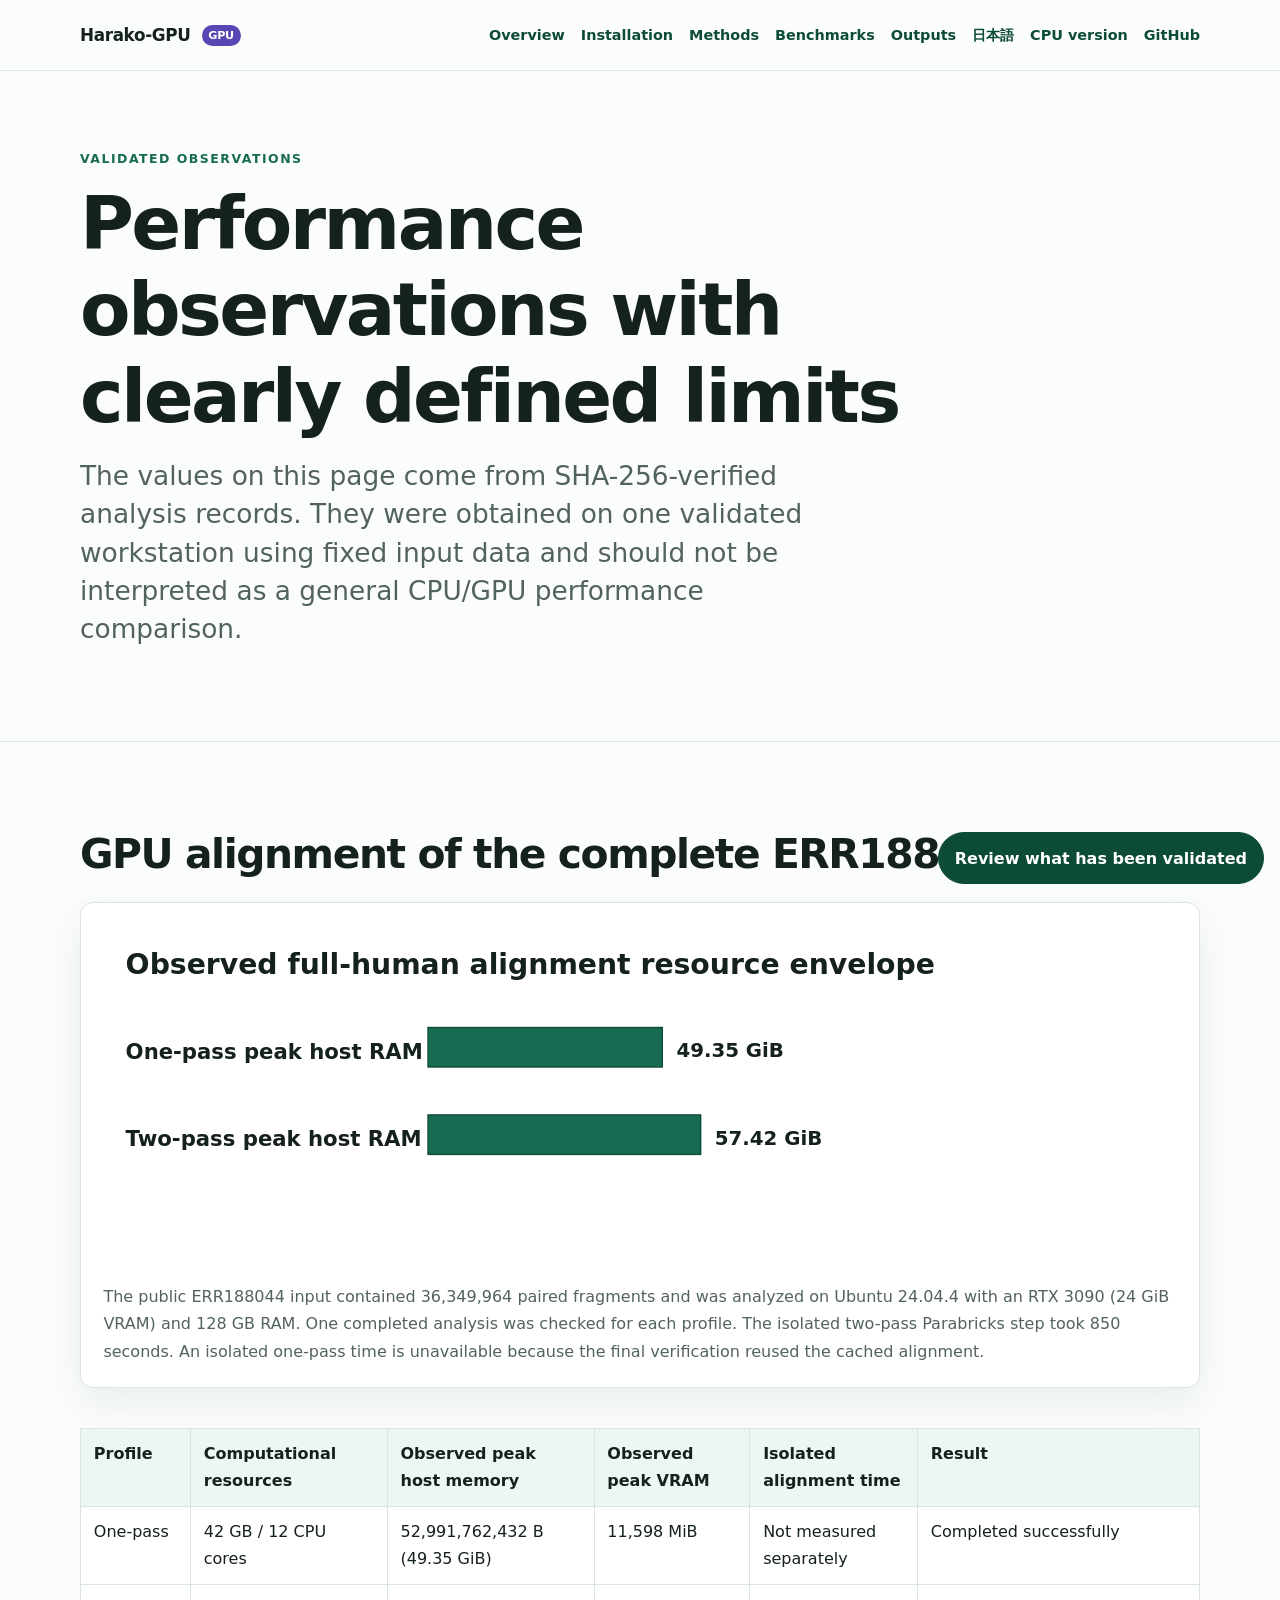
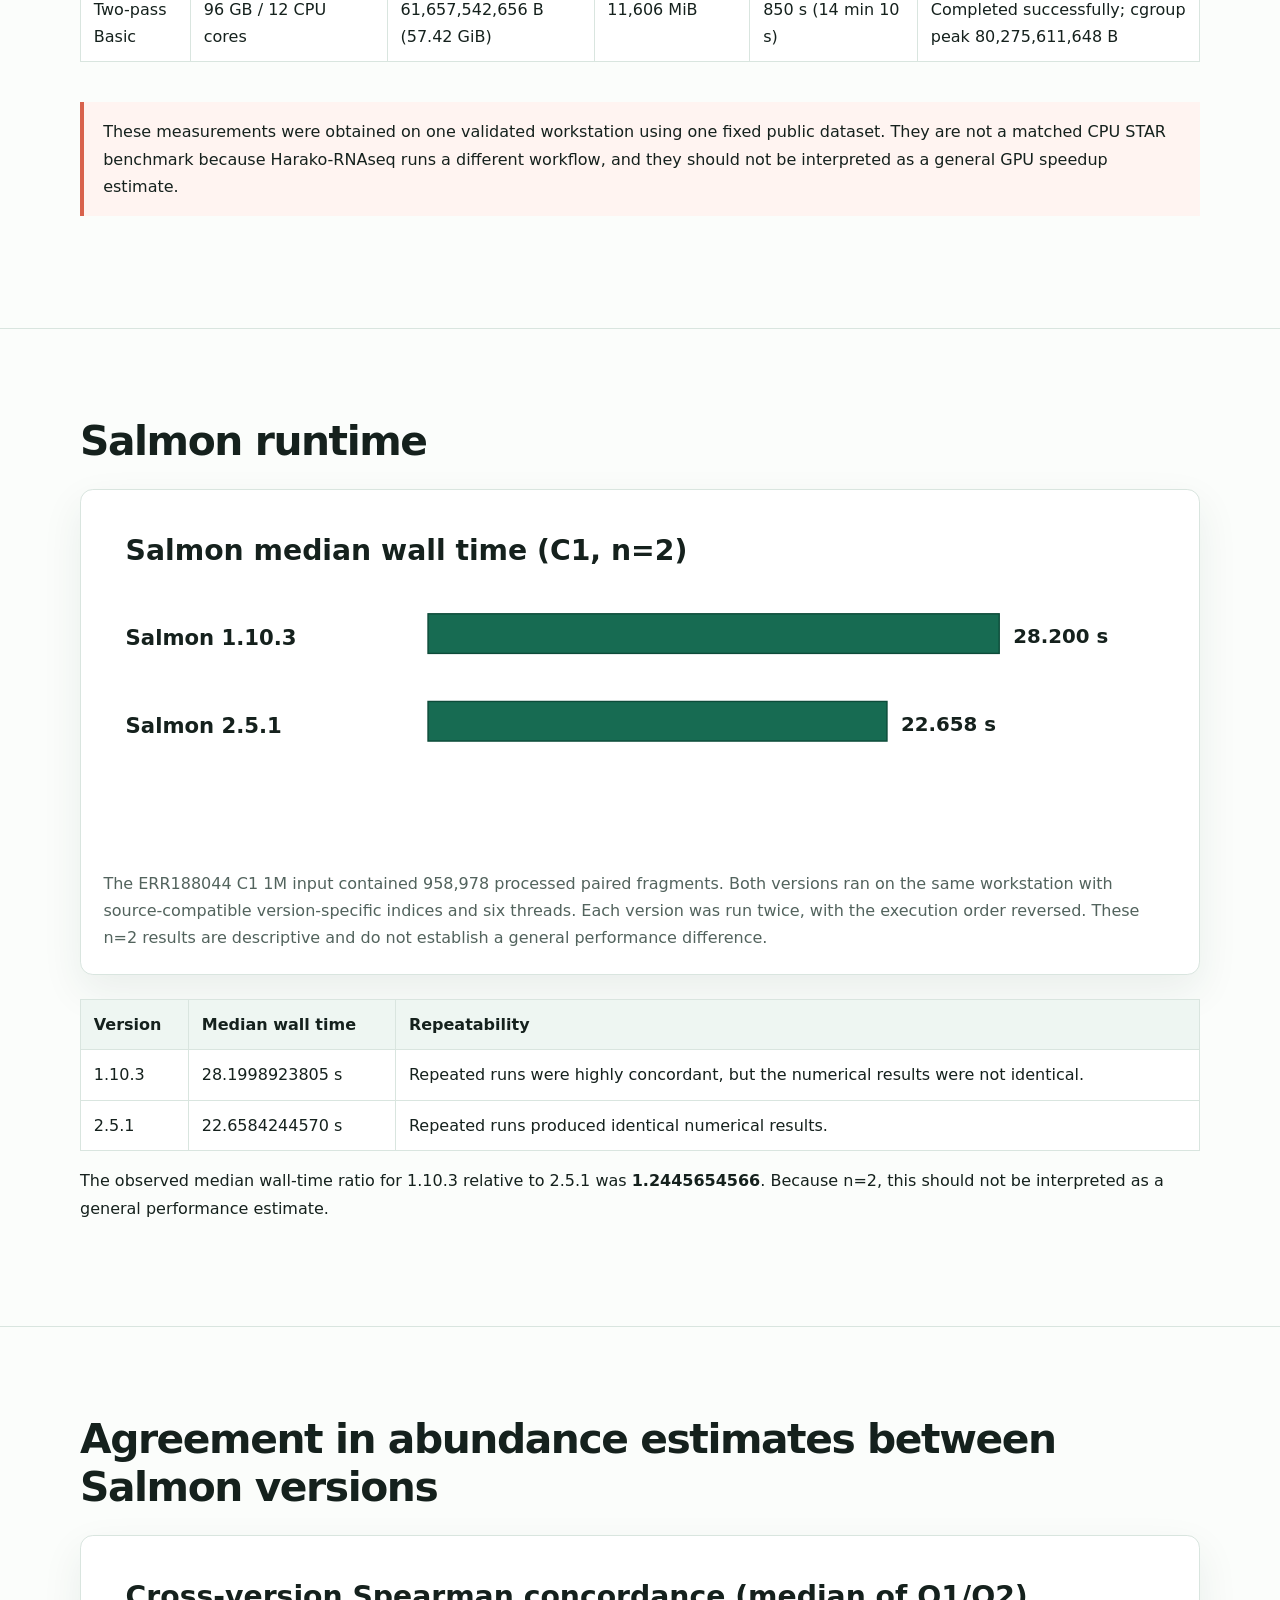
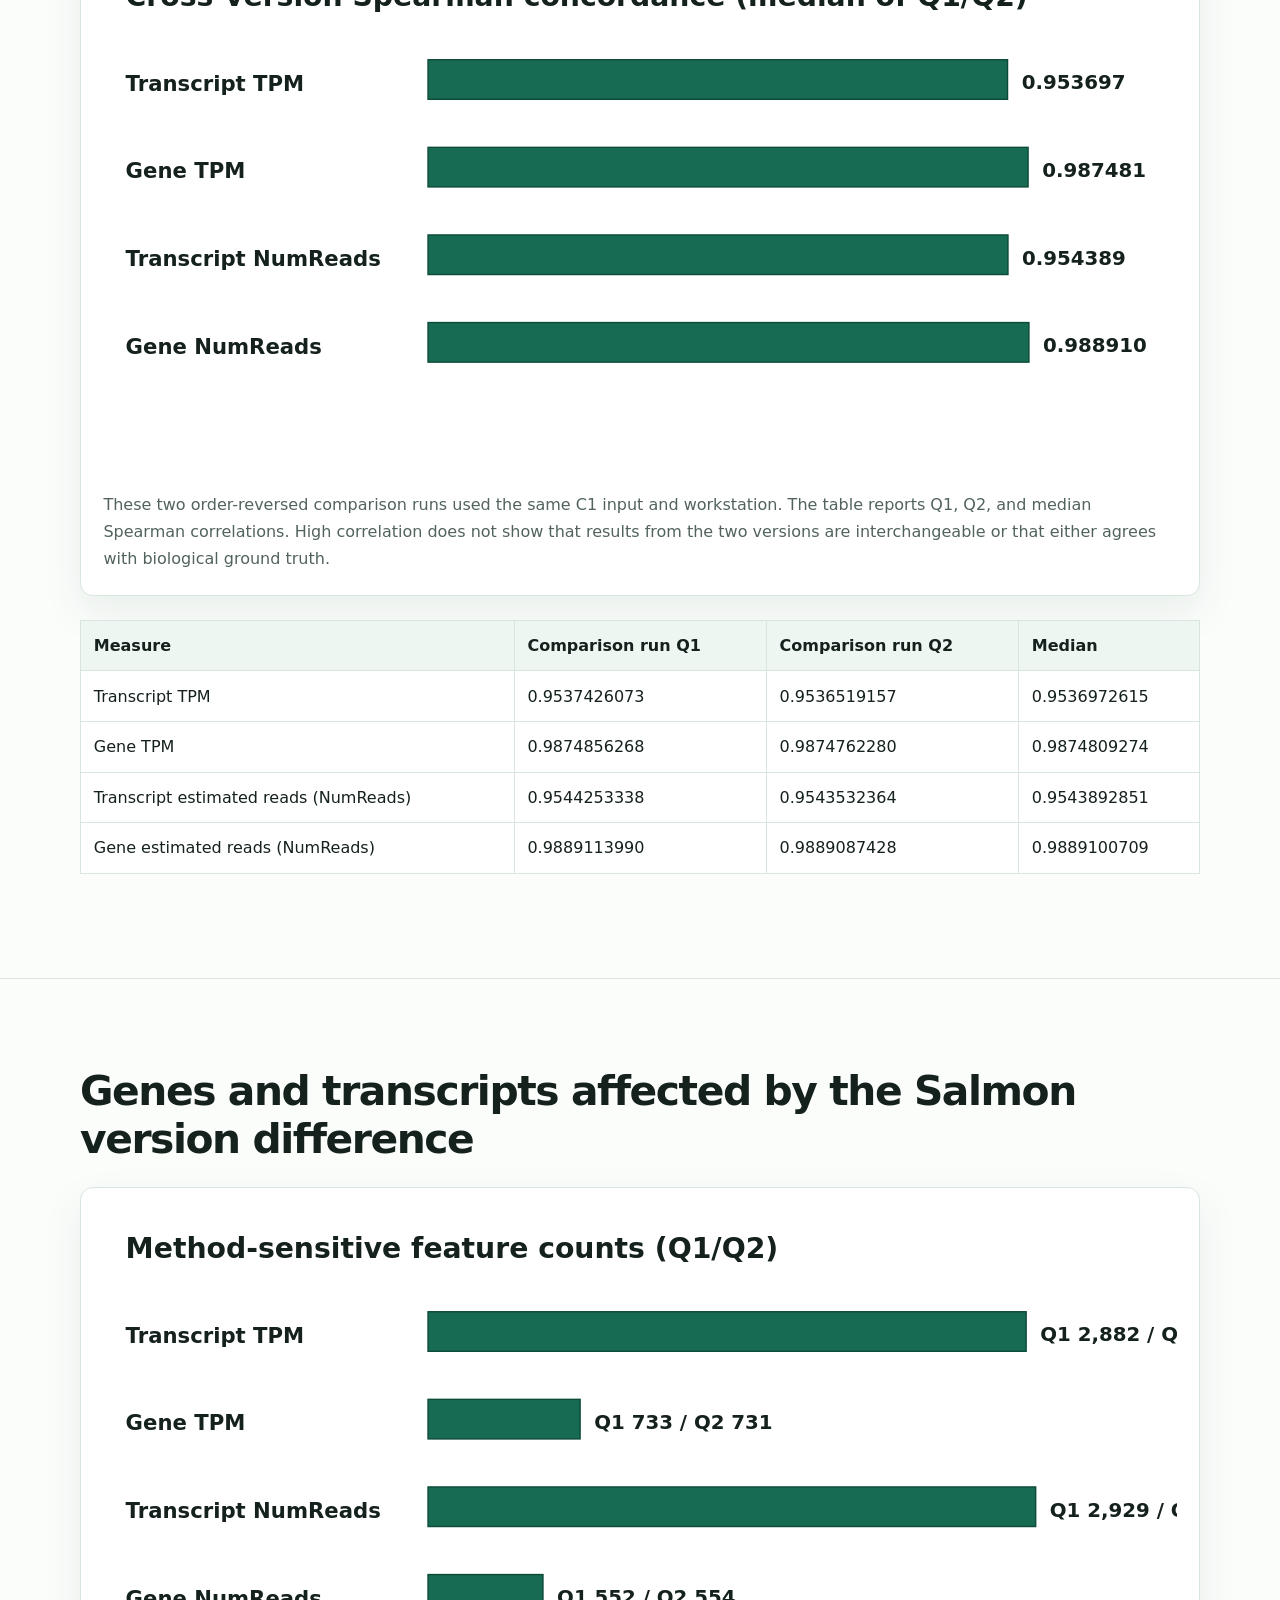
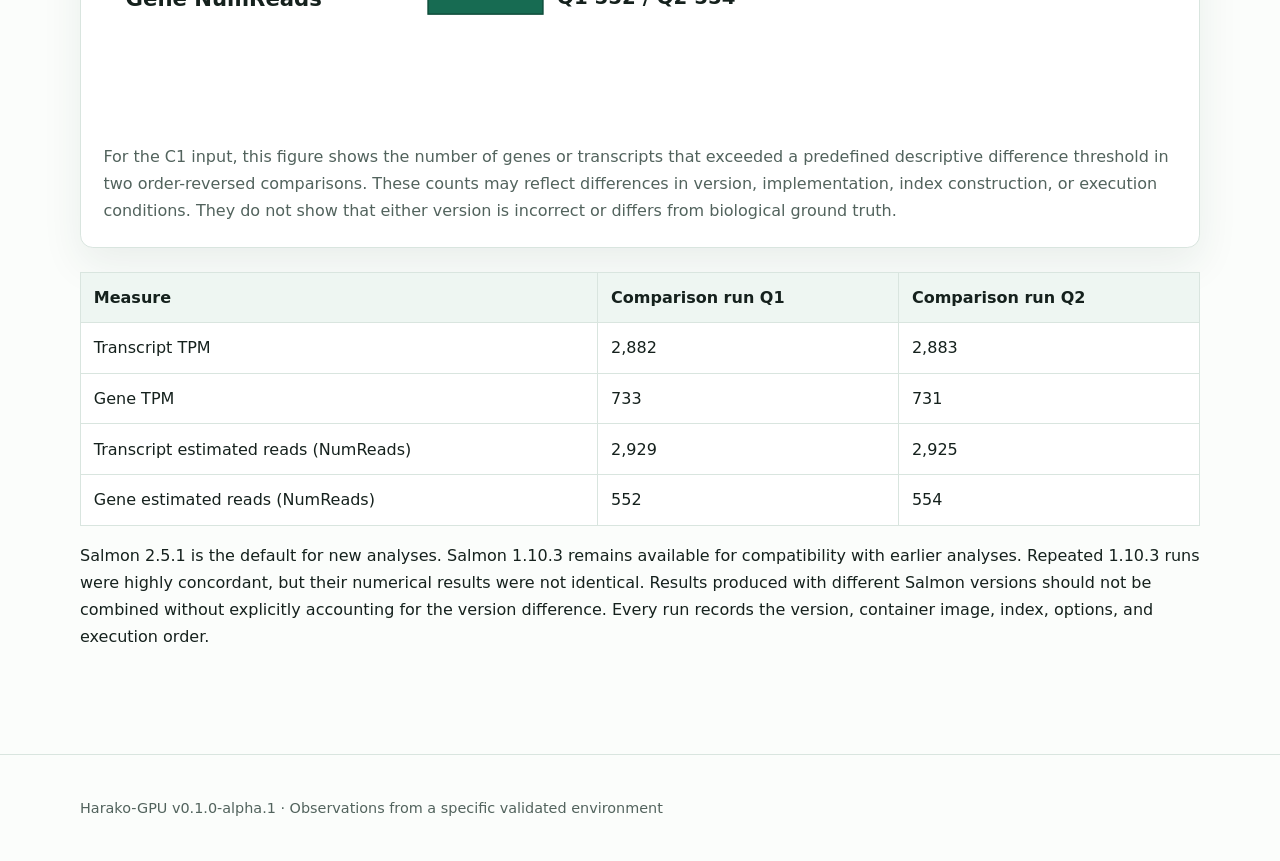
==== commit 97499ca8: "docs: refine site copy for life-science researchers" ====
--- a/site/benchmarks/index.html
+++ b/site/benchmarks/index.html
@@ -1,6 +1,6 @@
-<!doctype html><html lang="en"><head><meta charset="utf-8"><meta name="viewport" content="width=device-width,initial-scale=1"><title>Validated performance observations | Harako-GPU</title><meta name="description" content="Review the limits of Harako-GPU full-human Parabricks resource observations and the C1 comparison of Salmon 1.10.3 and 2.5.1 timing, concordance, and repeatability."><link rel="canonical" href="https://do-shima.github.io/Harako-GPU/benchmarks/"><link rel="alternate" hreflang="en" href="https://do-shima.github.io/Harako-GPU/benchmarks/"><link rel="alternate" hreflang="ja" href="https://do-shima.github.io/Harako-GPU/ja/benchmarks/"><link rel="alternate" hreflang="x-default" href="https://do-shima.github.io/Harako-GPU/benchmarks/"><link rel="stylesheet" href="../assets/site.css"><script src="../assets/ai-consult.js" defer></script></head>
-<body><a class="skip-link" href="#main">Skip to content</a><header class="site-header"><nav class="nav"><a class="brand" href="../">Harako-GPU <span class="gpu-badge">GPU</span></a><div class="nav-links"><a href="../">Overview</a><a href="../installation/">Installation</a><a href="../methods/">Methods</a><a aria-current="page" href="./">Benchmarks</a><a href="../outputs/">Outputs</a><a href="../ja/benchmarks/" lang="ja">日本語</a><a href="https://do-shima.github.io/harako-rnaseq/">CPU version</a><a href="https://github.com/do-shima/Harako-GPU">GitHub</a></div></nav></header><main id="main"><section class="container hero page-hero"><div><p class="eyebrow">Validated observations</p><h1>Validated observations with clearly defined limits</h1><p class="subtitle">All values come from SHA-256-validated qualification evidence. They describe one tested host and input, and do not establish a general CPU/GPU speedup.</p></div></section>
-<section class="section"><div class="container"><h2>GPU alignment with a full human dataset</h2><figure class="figure-card"><img src="../assets/charts/gpu-alignment-observed.svg" alt="Observed peak host RAM was 49.35 GiB for one-pass alignment and 57.42 GiB for two-pass alignment."><figcaption>The public ERR188044 input contained 36,349,964 paired fragments and was run on Ubuntu 24.04.4 with an RTX 3090 (24 GiB VRAM) and 128 GB RAM. One qualification run was completed for each profile. The two-pass Parabricks task took 850 seconds. A separate one-pass task time is unavailable because the final repair reused the cached alignment.</figcaption></figure><div class="table-scroll"><table><thead><tr><th>Profile</th><th>Resources</th><th>Observed peak host RAM</th><th>Peak VRAM</th><th>Isolated alignment time</th><th>Result</th></tr></thead><tbody><tr><td>One-pass</td><td>42 GB / 12 CPU cores</td><td>52,991,762,432 B (49.35 GiB)</td><td>11,598 MiB</td><td>Not isolated</td><td>Completed successfully</td></tr><tr><td>Two-pass Basic</td><td>96 GB / 12 CPU cores</td><td>61,657,542,656 B (57.42 GiB)</td><td>11,606 MiB</td><td>850 s (14 min 10 s)</td><td>Completed successfully; cgroup peak 80,275,611,648 B</td></tr></tbody></table></div><p class="notice">These results were observed on one qualification host. They are not a matched CPU STAR benchmark because Harako-RNAseq runs a different workflow. No general speedup ratio is claimed, and retry or resume wall time is not treated as a clean benchmark.</p></div></section>
-<section class="section"><div class="container"><h2>Median Salmon runtime</h2><figure class="figure-card"><img src="../assets/charts/salmon-runtime.svg" alt="Median wall time was 28.200 seconds for Salmon 1.10.3 and 22.658 seconds for Salmon 2.5.1."><figcaption>The ERR188044 C1 1M input contained 958,978 processed paired fragments. Both versions ran on the same host with source-compatible version-specific indices and six threads. Each version was run twice, with the execution order reversed. These results are descriptive and n=2 per version.</figcaption></figure><table><thead><tr><th>Version</th><th>Median wall time</th><th>Repeatability</th></tr></thead><tbody><tr><td>1.10.3</td><td>28.1998923805 s</td><td>Highly concordant, but not numerically identical</td></tr><tr><td>2.5.1</td><td>22.6584244570 s</td><td>Exactly repeatable</td></tr></tbody></table><p>The observed median wall-time ratio for 1.10.3 relative to 2.5.1 was <strong>1.2445654566</strong>. Because n=2, this should not be interpreted as a general performance estimate.</p></div></section>
-<section class="section"><div class="container"><h2>Agreement between Salmon versions</h2><figure class="figure-card"><img src="../assets/charts/salmon-concordance.svg" alt="Median cross-version Spearman correlations were 0.953697 for transcript TPM, 0.987481 for gene TPM, 0.954389 for transcript NumReads, and 0.988910 for gene NumReads."><figcaption>These order-balanced comparisons use the same C1 input and host, with n=2. The table reports Q1, Q2, and median Spearman correlations. High correlation does not establish biological truth or show that results from the two versions are interchangeable.</figcaption></figure><table><thead><tr><th>Measure</th><th>Q1 Spearman</th><th>Q2 Spearman</th><th>Median</th></tr></thead><tbody><tr><td>Transcript TPM</td><td>0.9537426073</td><td>0.9536519157</td><td>0.9536972615</td></tr><tr><td>Gene TPM</td><td>0.9874856268</td><td>0.9874762280</td><td>0.9874809274</td></tr><tr><td>Transcript NumReads</td><td>0.9544253338</td><td>0.9543532364</td><td>0.9543892851</td></tr><tr><td>Gene NumReads</td><td>0.9889113990</td><td>0.9889087428</td><td>0.9889100709</td></tr></tbody></table></div></section>
-<section class="section"><div class="container"><h2>Features affected by the Salmon version</h2><figure class="figure-card"><img src="../assets/charts/method-sensitive-features.svg" alt="Q1 and Q2 affected-feature counts were 2,882 and 2,883 for transcript TPM, 733 and 731 for gene TPM, 2,929 and 2,925 for transcript NumReads, and 552 and 554 for gene NumReads."><figcaption>The C1 comparison used a predefined descriptive threshold and n=2. The discrete Q1 and Q2 counts reflect differences associated with version, implementation, index construction, or execution behavior. They do not show that either version is invalid and are not biological-truth errors.</figcaption></figure><table><thead><tr><th>Measure</th><th>Q1 features</th><th>Q2 features</th></tr></thead><tbody><tr><td>Transcript TPM</td><td>2,882</td><td>2,883</td></tr><tr><td>Gene TPM</td><td>733</td><td>731</td></tr><tr><td>Transcript NumReads</td><td>2,929</td><td>2,925</td></tr><tr><td>Gene NumReads</td><td>552</td><td>554</td></tr></tbody></table><p>Salmon 2.5.1 remains the default for new analysis series. Salmon 1.10.3 remains available for compatibility, and repeated runs were highly concordant but not numerically identical. Results from different Salmon versions should not be combined without explicitly accounting for the version difference. Every run records the version, image, index, options, and execution order.</p><div class="notice evidence-note" data-evidence-note tabindex="-1" hidden>Machine-readable values and redacted source records are available in <a href="../assets/data/public-benchmark-summary.json">public-benchmark-summary.json</a> and <a href="../assets/data/evidence-source-map.json">evidence-source-map.json</a>.</div></div></section></main><footer class="site-footer"><div class="container"><p>Harako-GPU v0.1.0-alpha.1 · Descriptive qualification results, not a general benchmark</p></div></footer></body></html>
+<!doctype html><html lang="en"><head><meta charset="utf-8"><meta name="viewport" content="width=device-width,initial-scale=1"><title>Validated performance observations | Harako-GPU</title><meta name="description" content="Review Parabricks resource use for the complete ERR188044 dataset and the C1 comparison of Salmon 1.10.3 and 2.5.1 runtime, concordance, and repeatability."><link rel="canonical" href="https://do-shima.github.io/Harako-GPU/benchmarks/"><link rel="alternate" hreflang="en" href="https://do-shima.github.io/Harako-GPU/benchmarks/"><link rel="alternate" hreflang="ja" href="https://do-shima.github.io/Harako-GPU/ja/benchmarks/"><link rel="alternate" hreflang="x-default" href="https://do-shima.github.io/Harako-GPU/benchmarks/"><link rel="stylesheet" href="../assets/site.css"><script src="../assets/ai-consult.js" defer></script></head>
+<body><a class="skip-link" href="#main">Skip to content</a><header class="site-header"><nav class="nav"><a class="brand" href="../">Harako-GPU <span class="gpu-badge">GPU</span></a><div class="nav-links"><a href="../">Overview</a><a href="../installation/">Installation</a><a href="../methods/">Methods</a><a aria-current="page" href="./">Benchmarks</a><a href="../outputs/">Outputs</a><a href="../ja/benchmarks/" lang="ja">日本語</a><a href="https://do-shima.github.io/harako-rnaseq/">CPU version</a><a href="https://github.com/do-shima/Harako-GPU">GitHub</a></div></nav></header><main id="main"><section class="container hero page-hero"><div><p class="eyebrow">Validated observations</p><h1>Performance observations with clearly defined limits</h1><p class="subtitle">The values on this page come from SHA-256-verified analysis records. They were obtained on one validated workstation using fixed input data and should not be interpreted as a general CPU/GPU performance comparison.</p></div></section>
+<section class="section"><div class="container"><h2>GPU alignment of the complete ERR188044 dataset</h2><figure class="figure-card"><img src="../assets/charts/gpu-alignment-observed.svg" alt="For the complete ERR188044 dataset, observed peak host memory use was 49.35 GiB with one-pass alignment and 57.42 GiB with two-pass alignment."><figcaption>The public ERR188044 input contained 36,349,964 paired fragments and was analyzed on Ubuntu 24.04.4 with an RTX 3090 (24 GiB VRAM) and 128 GB RAM. One completed analysis was checked for each profile. The isolated two-pass Parabricks step took 850 seconds. An isolated one-pass time is unavailable because the final verification reused the cached alignment.</figcaption></figure><div class="table-scroll"><table><thead><tr><th>Profile</th><th>Computational resources</th><th>Observed peak host memory</th><th>Observed peak VRAM</th><th>Isolated alignment time</th><th>Result</th></tr></thead><tbody><tr><td>One-pass</td><td>42 GB / 12 CPU cores</td><td>52,991,762,432 B (49.35 GiB)</td><td>11,598 MiB</td><td>Not measured separately</td><td>Completed successfully</td></tr><tr><td>Two-pass Basic</td><td>96 GB / 12 CPU cores</td><td>61,657,542,656 B (57.42 GiB)</td><td>11,606 MiB</td><td>850 s (14 min 10 s)</td><td>Completed successfully; cgroup peak 80,275,611,648 B</td></tr></tbody></table></div><p class="notice">These measurements were obtained on one validated workstation using one fixed public dataset. They are not a matched CPU STAR benchmark because Harako-RNAseq runs a different workflow, and they should not be interpreted as a general GPU speedup estimate.</p></div></section>
+<section class="section"><div class="container"><h2>Salmon runtime</h2><figure class="figure-card"><img src="../assets/charts/salmon-runtime.svg" alt="The median runtime was 28.200 seconds for Salmon 1.10.3 and 22.658 seconds for Salmon 2.5.1."><figcaption>The ERR188044 C1 1M input contained 958,978 processed paired fragments. Both versions ran on the same workstation with source-compatible version-specific indices and six threads. Each version was run twice, with the execution order reversed. These n=2 results are descriptive and do not establish a general performance difference.</figcaption></figure><table><thead><tr><th>Version</th><th>Median wall time</th><th>Repeatability</th></tr></thead><tbody><tr><td>1.10.3</td><td>28.1998923805 s</td><td>Repeated runs were highly concordant, but the numerical results were not identical.</td></tr><tr><td>2.5.1</td><td>22.6584244570 s</td><td>Repeated runs produced identical numerical results.</td></tr></tbody></table><p>The observed median wall-time ratio for 1.10.3 relative to 2.5.1 was <strong>1.2445654566</strong>. Because n=2, this should not be interpreted as a general performance estimate.</p></div></section>
+<section class="section"><div class="container"><h2>Agreement in abundance estimates between Salmon versions</h2><figure class="figure-card"><img src="../assets/charts/salmon-concordance.svg" alt="Median Spearman correlations between Salmon versions were 0.953697 for transcript TPM, 0.987481 for gene TPM, 0.954389 for transcript NumReads, and 0.988910 for gene NumReads."><figcaption>These two order-reversed comparison runs used the same C1 input and workstation. The table reports Q1, Q2, and median Spearman correlations. High correlation does not show that results from the two versions are interchangeable or that either agrees with biological ground truth.</figcaption></figure><table><thead><tr><th>Measure</th><th>Comparison run Q1</th><th>Comparison run Q2</th><th>Median</th></tr></thead><tbody><tr><td>Transcript TPM</td><td>0.9537426073</td><td>0.9536519157</td><td>0.9536972615</td></tr><tr><td>Gene TPM</td><td>0.9874856268</td><td>0.9874762280</td><td>0.9874809274</td></tr><tr><td>Transcript estimated reads (NumReads)</td><td>0.9544253338</td><td>0.9543532364</td><td>0.9543892851</td></tr><tr><td>Gene estimated reads (NumReads)</td><td>0.9889113990</td><td>0.9889087428</td><td>0.9889100709</td></tr></tbody></table></div></section>
+<section class="section"><div class="container"><h2>Genes and transcripts affected by the Salmon version difference</h2><figure class="figure-card"><img src="../assets/charts/method-sensitive-features.svg" alt="Counts above the predefined difference threshold in comparison runs Q1 and Q2 were 2,882 and 2,883 for transcript TPM, 733 and 731 for gene TPM, 2,929 and 2,925 for transcript NumReads, and 552 and 554 for gene NumReads."><figcaption>For the C1 input, this figure shows the number of genes or transcripts that exceeded a predefined descriptive difference threshold in two order-reversed comparisons. These counts may reflect differences in version, implementation, index construction, or execution conditions. They do not show that either version is incorrect or differs from biological ground truth.</figcaption></figure><table><thead><tr><th>Measure</th><th>Comparison run Q1</th><th>Comparison run Q2</th></tr></thead><tbody><tr><td>Transcript TPM</td><td>2,882</td><td>2,883</td></tr><tr><td>Gene TPM</td><td>733</td><td>731</td></tr><tr><td>Transcript estimated reads (NumReads)</td><td>2,929</td><td>2,925</td></tr><tr><td>Gene estimated reads (NumReads)</td><td>552</td><td>554</td></tr></tbody></table><p>Salmon 2.5.1 is the default for new analyses. Salmon 1.10.3 remains available for compatibility with earlier analyses. Repeated 1.10.3 runs were highly concordant, but their numerical results were not identical. Results produced with different Salmon versions should not be combined without explicitly accounting for the version difference. Every run records the version, container image, index, options, and execution order.</p><div class="notice evidence-note" data-evidence-note tabindex="-1" hidden>Machine-readable values and source records with private details removed are available in <a href="../assets/data/public-benchmark-summary.json">public-benchmark-summary.json</a> and <a href="../assets/data/evidence-source-map.json">evidence-source-map.json</a>.</div></div></section></main><footer class="site-footer"><div class="container"><p>Harako-GPU v0.1.0-alpha.1 · Observations from a specific validated environment</p></div></footer></body></html>
